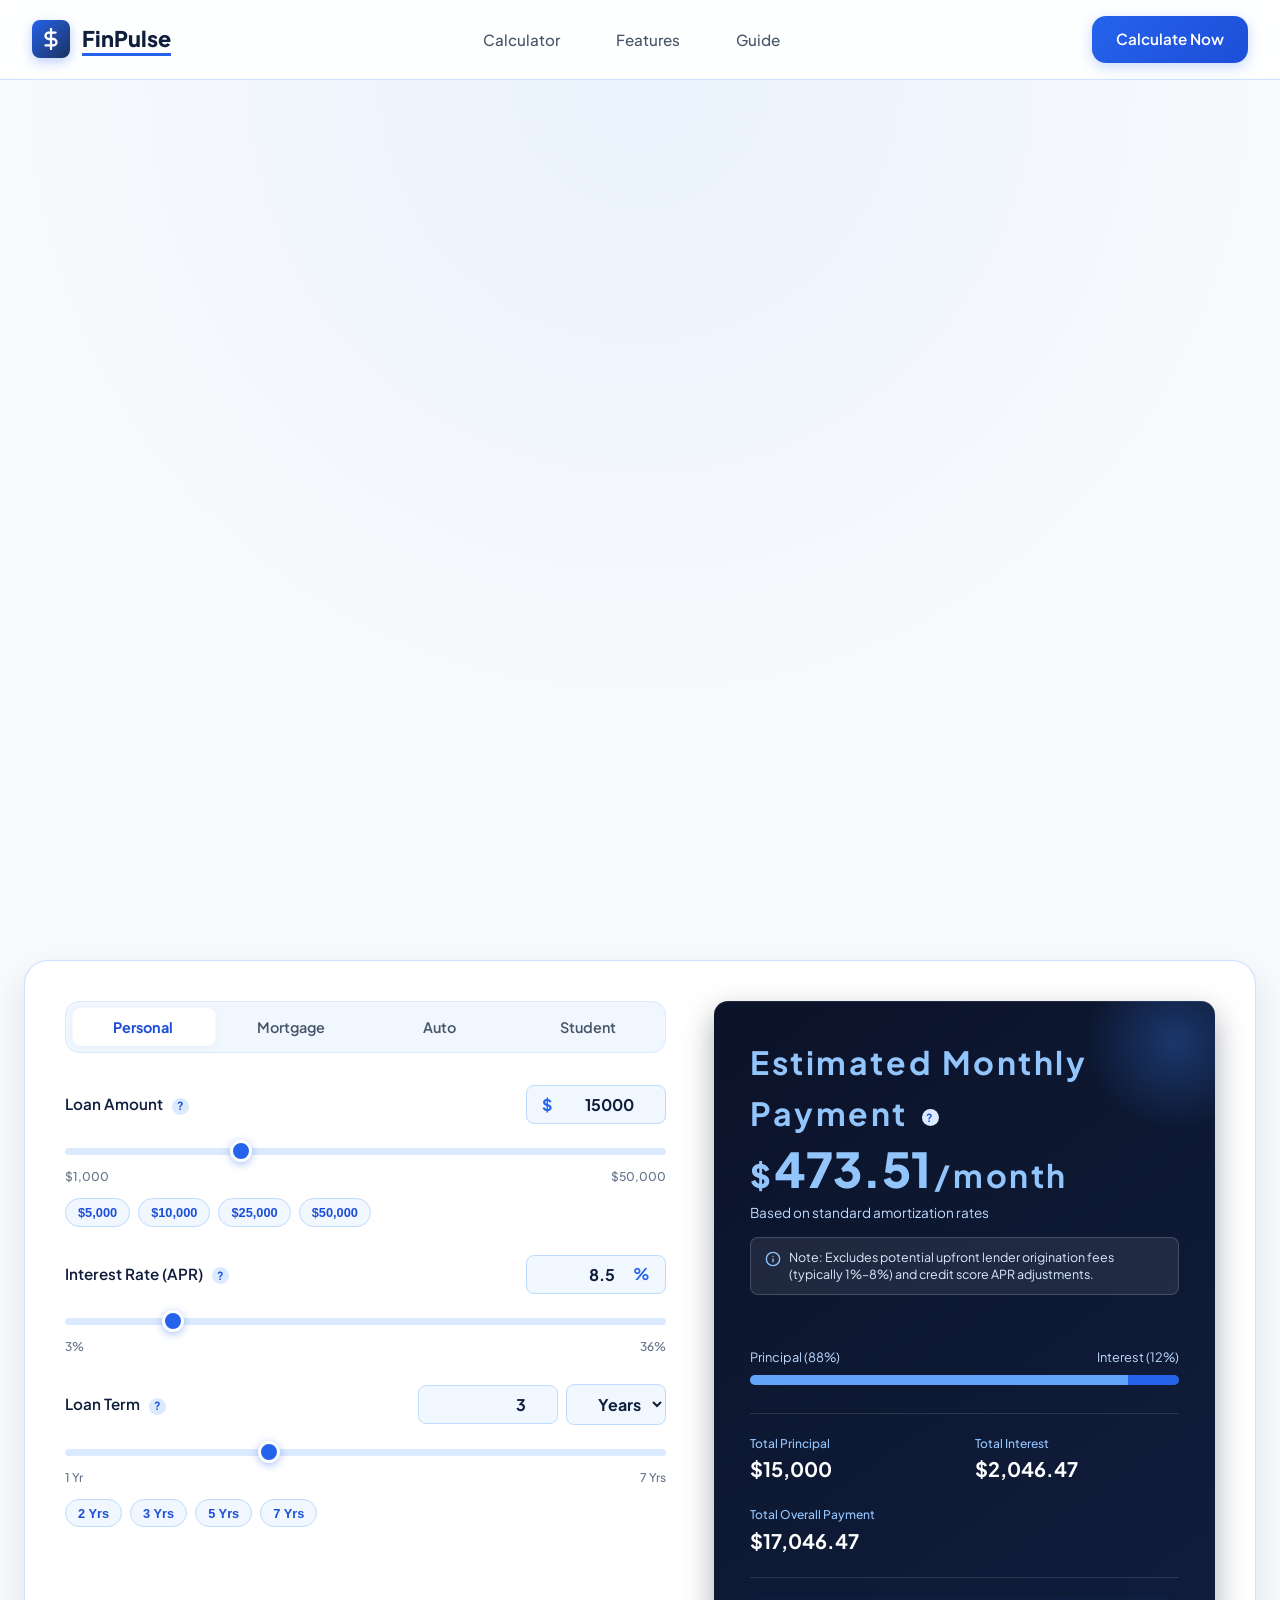
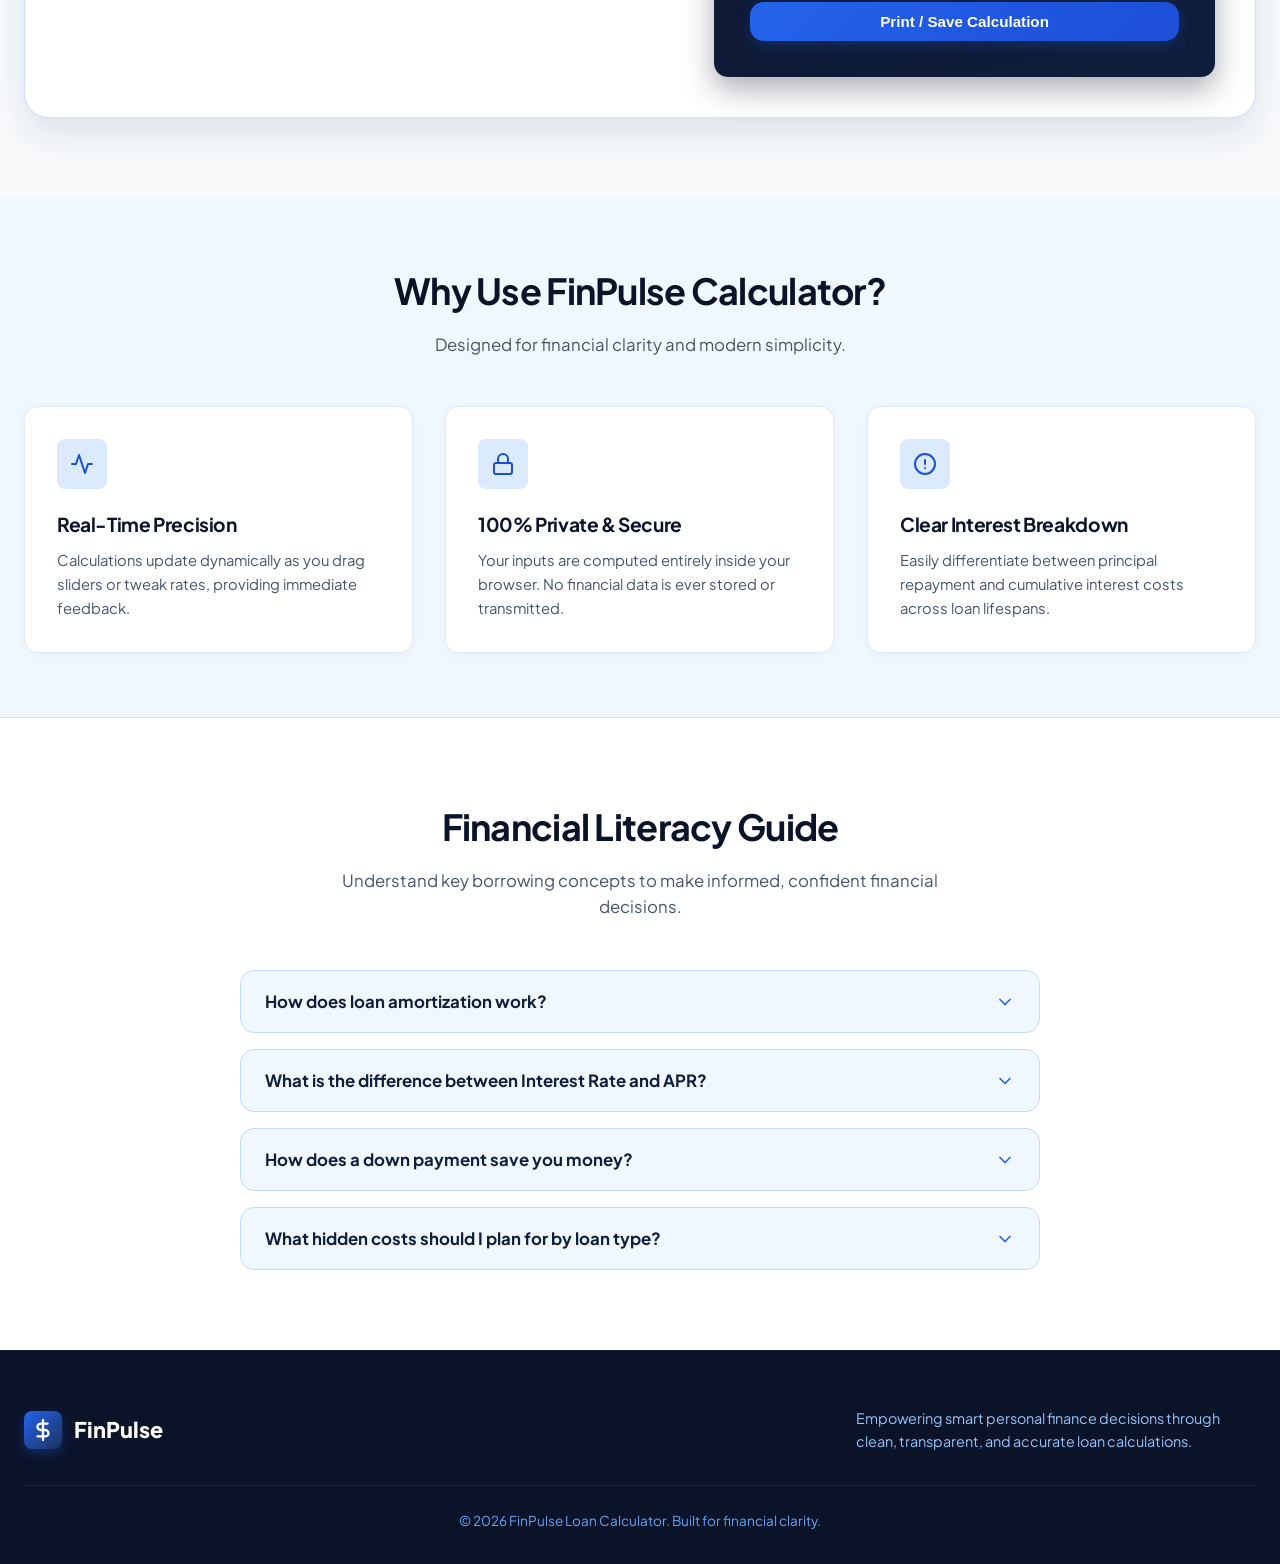
==== index.html @ 53587985 "Implement Option 5 educational tooltips, fluid clamp typography, and 320px/375px/425px mobile respon" ====
<!DOCTYPE html>
<html lang="en">
<head>
  <meta charset="UTF-8">
  <meta name="viewport" content="width=device-width, initial-scale=1.0">
  <meta name="description" content="FinPulse Loan Calculator - Calculate monthly payments, interest rates, and loan payoff schedules with instant financial clarity.">
  <title>FinPulse | Modern Financial Loan Calculator</title>
  <link rel="stylesheet" href="styles.css">
</head>
<body>

  <!-- Navigation Bar -->
  <header class="navbar">
    <div class="nav-container">
      <a href="#" class="brand-logo active">
        <div class="logo-icon">
          <svg width="22" height="22" viewBox="0 0 24 24" fill="none" stroke="currentColor" stroke-width="2.5" stroke-linecap="round" stroke-linejoin="round">
            <line x1="12" y1="1" x2="12" y2="23"></line>
            <path d="M17 5H9.5a3.5 3.5 0 0 0 0 7h5a3.5 3.5 0 0 1 0 7H6"></path>
          </svg>
        </div>
        <span class="brand-text">FinPulse</span>
      </a>
      <nav>
        <ul class="nav-links">
          <li><a href="#calculator">Calculator</a></li>
          <li><a href="#features">Features</a></li>
          <li><a href="#guide">Guide</a></li>
        </ul>
      </nav>
      <a href="#calculator" class="btn-primary">
        Calculate Now
      </a>
    </div>
  </header>

  <main>
    <!-- Hero Section -->
    <section id="hero" class="hero">
      <div class="hero-container">
        <div class="hero-content reveal-on-scroll initial-load">
          <div class="hero-tag">
            <span></span> Monochromatic Financial Precision
          </div>
          <h1 class="hero-title">
            Smart Loan Calculations. <br>
            <span class="text-gradient">Instant Financial Clarity.</span>
          </h1>
          <p class="hero-subtitle">
            Plan your personal loans, mortgages, auto financing, or student debt with precision. Estimate monthly payments and total interest instantly.
          </p>
          <div class="hero-actions">
            <a href="#calculator" class="btn-primary">
              Start Calculating
              <svg width="18" height="18" viewBox="0 0 24 24" fill="none" stroke="currentColor" stroke-width="2" stroke-linecap="round" stroke-linejoin="round">
                <line x1="5" y1="12" x2="19" y2="12"></line>
                <polyline points="12 5 19 12 12 19"></polyline>
              </svg>
            </a>
          </div>
          <div class="hero-stats">
            <div class="stat-item">
              <h4>100%</h4>
              <p>Free & Transparent</p>
            </div>
            <div class="stat-item">
              <h4>Real-time</h4>
              <p>Payment Schedules</p>
            </div>
            <div class="stat-item">
              <h4>Zero</h4>
              <p>Hidden Fees</p>
            </div>
          </div>
        </div>

        <!-- Hero Preview Banner / Visual Card -->
        <div class="hero-card-preview reveal-scale initial-load delay-200" style="background: white; border-radius: var(--radius-lg); border: 1px solid var(--border-blue); box-shadow: var(--shadow-lg); padding: 2.25rem;">
          <div style="display: flex; align-items: center; justify-content: space-between; margin-bottom: 1.5rem;">
            <div style="display: flex; align-items: center; gap: 0.75rem;">
              <div style="width: 12px; height: 12px; border-radius: 50%; background: var(--blue-600);"></div>
              <span style="font-weight: 700; color: var(--blue-900);">Quick Estimate Preview</span>
            </div>
            <span style="font-size: 0.8rem; background: var(--blue-100); color: var(--blue-800); padding: 0.25rem 0.65rem; border-radius: var(--radius-full); font-weight: 600;">Sample Loan</span>
          </div>

          <div style="background: var(--blue-50); padding: 1.5rem; border-radius: var(--radius-md); border: 1px solid var(--blue-200); margin-bottom: 1.5rem;">
            <span style="font-size: 0.8rem; color: var(--text-light); text-transform: uppercase; font-weight: 700; letter-spacing: 0.05em;">Estimated Monthly Payment</span>
            <div style="font-size: 2.5rem; font-weight: 800; color: var(--blue-800); line-height: 1.2; margin-top: 0.2rem;">
              $466 <span style="font-size: 1rem; color: var(--text-muted); font-weight: 500;">/ month</span>
            </div>
          </div>

          <div style="display: grid; grid-template-columns: 1fr 1fr; gap: 1rem; font-size: 0.9rem;">
            <div style="padding: 0.85rem; background: #f8fafc; border-radius: var(--radius-sm);">
              <small style="color: var(--text-light); display: block;">Loan Amount</small>
              <strong style="color: var(--blue-950); font-weight: 700;">$25,000</strong>
            </div>
            <div style="padding: 0.85rem; background: #f8fafc; border-radius: var(--radius-sm);">
              <small style="color: var(--text-light); display: block;">Interest Rate</small>
              <strong style="color: var(--blue-950); font-weight: 700;">4.5% APR</strong>
            </div>
          </div>
        </div>
      </div>
    </section>

    <!-- Main Calculator Section -->
    <section id="calculator" class="calculator-section">
      <div class="section-container">
        <div class="section-header reveal-on-scroll">
          <h2>Interactive Loan Calculator</h2>
          <p>Adjust the sliders or type directly to see your customized payment breakdown instantly.</p>
        </div>

        <div class="calculator-card reveal-scale delay-100">
          <!-- Form Inputs Column -->
          <div class="calculator-inputs">
            
            <!-- Category Tabs -->
            <div class="loan-type-tabs">
              <div class="tab-indicator"></div>
              <button type="button" class="tab-btn active" data-type="personal">Personal</button>
              <button type="button" class="tab-btn" data-type="mortgage">Mortgage</button>
              <button type="button" class="tab-btn" data-type="auto">Auto</button>
              <button type="button" class="tab-btn" data-type="student">Student</button>
            </div>

            <!-- Input 1: Loan Amount / Home Price / Vehicle Price -->
            <div class="form-group">
              <div class="form-label-row">
                <label for="loanAmount" class="form-label">
                  <span id="loanAmountLabel">Loan Amount</span>
                  <span class="tooltip-icon" tabindex="0" aria-label="Explanation of Loan Amount">?
                    <span class="tooltip-box">The total borrowed principal amount before interest or lender fees are applied.</span>
                  </span>
                </label>
                <div class="input-number-wrapper">
                  <span class="input-prefix">$</span>
                  <input type="number" id="loanAmount" class="form-input has-prefix" value="15000" min="1000" max="50000" step="500">
                </div>
              </div>
              <div class="slider-container">
                <input type="range" id="loanAmountSlider" class="range-slider" value="15000" min="1000" max="50000" step="500">
                <div class="slider-limits" id="loanAmountLimits">
                  <span>$1,000</span>
                  <span>$50,000</span>
                </div>
              </div>
              <div class="presets-group" id="presetChipsContainer">
                <!-- Dynamically populated per tab -->
              </div>
            </div>

            <!-- Input 1.5: Down Payment (Mortgage & Auto) -->
            <div class="form-group" id="downPaymentGroup" style="display: none;">
              <div class="form-label-row">
                <label for="downPayment" class="form-label">
                  <span id="downPaymentLabel">Down Payment</span>
                  <span class="tooltip-icon" tabindex="0" aria-label="Explanation of Down Payment">?
                    <span class="tooltip-box">Upfront cash paid to reduce your net loan principal and lower monthly interest charges.</span>
                  </span>
                </label>
                <div class="input-number-wrapper">
                  <span class="input-prefix">$</span>
                  <input type="number" id="downPayment" class="form-input has-prefix" value="0" min="0" max="500000" step="1000">
                </div>
              </div>
              <div class="slider-container">
                <input type="range" id="downPaymentSlider" class="range-slider" value="0" min="0" max="500000" step="1000">
                <div class="slider-limits" id="downPaymentLimits">
                  <span>$0</span>
                  <span>$500,000</span>
                </div>
              </div>
              <div style="font-size: 0.8rem; color: var(--text-light); margin-top: 0.45rem; font-weight: 500;" id="netLoanNote">
                Net Financing Principal: <strong id="netLoanAmountText" style="color: var(--blue-700);">$0</strong>
                <span class="tooltip-icon" tabindex="0" aria-label="Explanation of Net Principal">?
                  <span class="tooltip-box">Total purchase price minus down payment. This is the actual amount generating interest.</span>
                </span>
              </div>
            </div>

            <!-- Input 2: Interest Rate -->
            <div class="form-group">
              <div class="form-label-row">
                <label for="interestRate" class="form-label">
                  Interest Rate (APR)
                  <span class="tooltip-icon" tabindex="0" aria-label="Explanation of Interest Rate">?
                    <span class="tooltip-box">The annual percentage rate charged by the lender for borrowing money over your loan term.</span>
                  </span>
                </label>
                <div class="input-number-wrapper">
                  <input type="number" id="interestRate" class="form-input has-suffix" value="7.5" min="3.0" max="36.0" step="0.1">
                  <span class="input-suffix">%</span>
                </div>
              </div>
              <div class="slider-container">
                <input type="range" id="interestRateSlider" class="range-slider" value="7.5" min="3.0" max="36.0" step="0.1">
                <div class="slider-limits" id="interestRateLimits">
                  <span>3.0%</span>
                  <span>36.0%</span>
                </div>
              </div>
            </div>

            <!-- Input 3: Loan Term -->
            <div class="form-group">
              <div class="form-label-row">
                <label for="loanTerm" class="form-label">
                  Loan Term
                  <span class="tooltip-icon" tabindex="0" aria-label="Explanation of Loan Term">?
                    <span class="tooltip-box">The total duration (in years or months) over which you agree to repay the loan balance.</span>
                  </span>
                </label>
                <div style="display: flex; gap: 0.5rem; align-items: center;">
                  <input type="number" id="loanTerm" class="form-input" value="3" min="1" max="7" step="1">
                  <select id="termUnit" class="form-input" style="width: 100px; padding-left: 0.5rem; padding-right: 0.5rem;">
                    <option value="years" selected>Years</option>
                    <option value="months">Months</option>
                  </select>
                </div>
              </div>
              <div class="slider-container">
                <input type="range" id="loanTermSlider" class="range-slider" value="3" min="1" max="7" step="1">
                <div class="slider-limits" id="loanTermLimits">
                  <span>1 Yr</span>
                  <span>7 Yrs</span>
                </div>
              </div>
              <div class="presets-group" id="termPresetsContainer">
                <!-- Dynamically populated per tab -->
              </div>
            </div>

          </div>

          <!-- Results Summary Column -->
          <div class="results-container">
            <div class="results-header">
              <span class="results-label">
                Estimated Monthly Payment
                <span class="tooltip-icon" tabindex="0" aria-label="Explanation of Monthly Payment">?
                  <span class="tooltip-box">Your required monthly payment covering both principal paydown and interest.</span>
                </span>
              </span>
              <div class="monthly-payment-amount">
                <span class="currency">$</span>
                <span id="monthlyPayment">489</span>
                <span id="monthlyPayment-text"> /month</span>
              </div>
              <p class="payment-subtext">Based on standard amortization rates</p>
              <div id="tabDisclaimer" class="tab-disclaimer">
                <svg width="16" height="16" viewBox="0 0 24 24" fill="none" stroke="currentColor" stroke-width="2" stroke-linecap="round" stroke-linejoin="round">
                  <circle cx="12" cy="12" r="10"></circle>
                  <line x1="12" y1="16" x2="12" y2="12"></line>
                  <line x1="12" y1="8" x2="12.01" y2="8"></line>
                </svg>
                <span id="disclaimerText">Calculations do not include property taxes and insurance costs, as these vary depending on location.</span>
              </div>
            </div>

            <!-- Visual Breakdown Progress Bar -->
            <div class="breakdown-bar-container">
              <div class="breakdown-labels">
                <span id="principalPercentText">Principal (80%)</span>
                <span id="interestPercentText">Interest (20%)</span>
              </div>
              <div class="breakdown-bar">
                <div id="barPrincipal" class="bar-principal" style="width: 80%;"></div>
                <div id="barInterest" class="bar-interest" style="width: 20%;"></div>
              </div>
            </div>

            <!-- Stats Grid -->
            <div class="stats-grid">
              <div class="stat-box">
                <small>Total Principal</small>
                <strong id="totalPrincipal">$25,000</strong>
              </div>
              <div class="stat-box">
                <small>Total Interest</small>
                <strong id="totalInterest">$4,340</strong>
              </div>
              <div class="stat-box" style="grid-column: span 2;">
                <small>Total Overall Payment</small>
                <strong id="totalPayment">$29,340</strong>
              </div>
            </div>

            <button type="button" class="btn-primary" style="width: 100%; justify-content: center;" onclick="window.print()">
              Print / Save Calculation
            </button>
          </div>
        </div>
      </div>
    </section>

    <!-- Features Section -->
    <section id="features" class="features-section">
      <div class="section-container">
        <div class="section-header reveal-on-scroll">
          <h2>Why Use FinPulse Calculator?</h2>
          <p>Designed for financial clarity and modern simplicity.</p>
        </div>

        <div class="features-grid">
          <div class="feature-card reveal-on-scroll delay-100">
            <div class="feature-icon">
              <svg width="24" height="24" viewBox="0 0 24 24" fill="none" stroke="currentColor" stroke-width="2" stroke-linecap="round" stroke-linejoin="round">
                <polyline points="22 12 18 12 15 21 9 3 6 12 2 12"></polyline>
              </svg>
            </div>
            <h3>Real-Time Precision</h3>
            <p>Calculations update dynamically as you drag sliders or tweak rates, providing immediate feedback.</p>
          </div>

          <div class="feature-card reveal-on-scroll delay-200">
            <div class="feature-icon">
              <svg width="24" height="24" viewBox="0 0 24 24" fill="none" stroke="currentColor" stroke-width="2" stroke-linecap="round" stroke-linejoin="round">
                <rect x="3" y="11" width="18" height="11" rx="2" ry="2"></rect>
                <path d="M7 11V7a5 5 0 0 1 10 0v4"></path>
              </svg>
            </div>
            <h3>100% Private & Secure</h3>
            <p>Your inputs are computed entirely inside your browser. No financial data is ever stored or transmitted.</p>
          </div>

          <div class="feature-card reveal-on-scroll delay-300">
            <div class="feature-icon">
              <svg width="24" height="24" viewBox="0 0 24 24" fill="none" stroke="currentColor" stroke-width="2" stroke-linecap="round" stroke-linejoin="round">
                <circle cx="12" cy="12" r="10"></circle>
                <line x1="12" y1="8" x2="12" y2="12"></line>
                <line x1="12" y1="16" x2="12.01" y2="16"></line>
              </svg>
            </div>
            <h3>Clear Interest Breakdown</h3>
            <p>Easily differentiate between principal repayment and cumulative interest costs across loan lifespans.</p>
          </div>
        </div>
      </div>
    </section>

    <!-- Financial Literacy Guide & FAQ Section -->
    <section id="guide" class="guide-section">
      <div class="section-container">
        <div class="section-header reveal-on-scroll">
          <h2>Financial Literacy Guide</h2>
          <p>Understand key borrowing concepts to make informed, confident financial decisions.</p>
        </div>

        <div class="accordion-container">
          <div class="accordion-item reveal-on-scroll delay-100">
            <button type="button" class="accordion-header">
              <span>How does loan amortization work?</span>
              <svg width="20" height="20" viewBox="0 0 24 24" fill="none" stroke="currentColor" stroke-width="2" stroke-linecap="round" stroke-linejoin="round" class="accordion-icon"><polyline points="6 9 12 15 18 9"></polyline></svg>
            </button>
            <div class="accordion-content">
              <p>Amortization is the process of spreading out a loan into equal payments over time. In early payments, a higher percentage goes toward interest because the remaining balance is large. As the balance decreases, a larger portion of each payment goes directly toward paying down the principal.</p>
            </div>
          </div>

          <div class="accordion-item reveal-on-scroll delay-200">
            <button type="button" class="accordion-header">
              <span>What is the difference between Interest Rate and APR?</span>
              <svg width="20" height="20" viewBox="0 0 24 24" fill="none" stroke="currentColor" stroke-width="2" stroke-linecap="round" stroke-linejoin="round" class="accordion-icon"><polyline points="6 9 12 15 18 9"></polyline></svg>
            </button>
            <div class="accordion-content">
              <p>The <strong>interest rate</strong> is the base percentage charged by the lender for borrowing money. <strong>APR (Annual Percentage Rate)</strong> includes the interest rate plus mandatory lender fees (such as origination fees), giving you a more complete picture of the total annual cost of borrowing.</p>
            </div>
          </div>

          <div class="accordion-item reveal-on-scroll delay-300">
            <button type="button" class="accordion-header">
              <span>How does a down payment save you money?</span>
              <svg width="20" height="20" viewBox="0 0 24 24" fill="none" stroke="currentColor" stroke-width="2" stroke-linecap="round" stroke-linejoin="round" class="accordion-icon"><polyline points="6 9 12 15 18 9"></polyline></svg>
            </button>
            <div class="accordion-content">
              <p>A down payment reduces the total principal you borrow upfront. Because interest is calculated on remaining principal, a larger down payment immediately lowers both your monthly payment and the total cumulative interest paid over the life of the loan.</p>
            </div>
          </div>

          <div class="accordion-item reveal-on-scroll delay-400">
            <button type="button" class="accordion-header">
              <span>What hidden costs should I plan for by loan type?</span>
              <svg width="20" height="20" viewBox="0 0 24 24" fill="none" stroke="currentColor" stroke-width="2" stroke-linecap="round" stroke-linejoin="round" class="accordion-icon"><polyline points="6 9 12 15 18 9"></polyline></svg>
            </button>
            <div class="accordion-content">
              <ul>
                <li><strong>Mortgages:</strong> Property taxes, homeowners insurance, HOA dues, closing costs (2%–5%), and PMI (if down payment is under 20%).</li>
                <li><strong>Auto Loans:</strong> State sales tax, vehicle registration/title fees, dealer documentation fees, and mandatory full-coverage insurance.</li>
                <li><strong>Personal Loans:</strong> Origination fees (1%–8%) deducted upfront from payout, and late payment penalty fees.</li>
                <li><strong>Student Loans:</strong> Interest capitalization during in-school or deferment periods and loan origination fees.</li>
              </ul>
            </div>
          </div>
        </div>
      </div>
    </section>
  </main>

  <!-- Footer -->
  <footer>
    <div class="footer-container">
      <div class="brand-logo" style="color: white;">
        <div class="logo-icon">
          <svg width="22" height="22" viewBox="0 0 24 24" fill="none" stroke="currentColor" stroke-width="2.5" stroke-linecap="round" stroke-linejoin="round">
            <line x1="12" y1="1" x2="12" y2="23"></line>
            <path d="M17 5H9.5a3.5 3.5 0 0 0 0 7h5a3.5 3.5 0 0 1 0 7H6"></path>
          </svg>
        </div>
        FinPulse
      </div>
      <p style="font-size: 0.9rem; max-width: 400px; color: var(--blue-300);">
        Empowering smart personal finance decisions through clean, transparent, and accurate loan calculations.
      </p>
    </div>
    <div class="footer-bottom">
      <p>&copy; 2026 FinPulse Loan Calculator. Built for financial clarity.</p>
    </div>
  </footer>

  <script src="app.js"></script>
</body>
</html>
---- styles.css ----
/* Modern Monochromatic Blue Design System */
@import url('https://fonts.googleapis.com/css2?family=Plus+Jakarta+Sans:wght@300;400;500;600;700;800&display=swap');

:root {
  /* Monochromatic Blue Color Tokens */
  --blue-950: #0b1329;
  --blue-900: #101e3d;
  --blue-800: #1b3260;
  --blue-700: #1d4ed8;
  --blue-600: #2563eb;
  --blue-500: #3b82f6;
  --blue-400: #60a5fa;
  --blue-300: #93c5fd;
  --blue-200: #bfdbfe;
  --blue-100: #dbeafe;
  --blue-50:  #f0f7ff;
  
  --surface-white: #ffffff;
  --surface-card: #ffffff;
  --text-main: #0b1329;
  --text-muted: #475569;
  --text-light: #64748b;
  
  --border-light: #e2e8f0;
  --border-blue: rgba(59, 130, 246, 0.25);
  
  --shadow-sm: 0 2px 8px rgba(16, 30, 61, 0.04);
  --shadow-md: 0 8px 24px rgba(37, 99, 235, 0.08);
  --shadow-lg: 0 16px 36px rgba(27, 50, 96, 0.12);
  --shadow-glow: 0 0 25px rgba(59, 130, 246, 0.35);
  
  --radius-sm: 8px;
  --radius-md: 14px;
  --radius-lg: 24px;
  --radius-full: 9999px;
  
  --transition: all 0.25s cubic-bezier(0.4, 0, 0.2, 1);
}

*, *::before, *::after {
  box-sizing: border-box;
  margin: 0;
  padding: 0;
}

html {
  scroll-behavior: smooth;
  font-family: 'Plus Jakarta Sans', -apple-system, BlinkMacSystemFont, sans-serif;
  color: var(--text-main);
  background-color: #f8fafc;
}

body {
  line-height: 1.6;
  overflow-x: hidden;
  min-height: 100vh;
  display: flex;
  flex-direction: column;
}

/* Scroll Reveal Utilities (IntersectionObserver) */
.reveal-on-scroll {
  opacity: 0;
  transform: translateY(25px);
  transition: opacity 0.75s cubic-bezier(0.16, 1, 0.3, 1), transform 0.75s cubic-bezier(0.16, 1, 0.3, 1);
  will-change: opacity, transform;
}

.reveal-scale {
  opacity: 0;
  transform: scale(0.95) translateY(20px);
  transition: opacity 0.75s cubic-bezier(0.16, 1, 0.3, 1), transform 0.75s cubic-bezier(0.16, 1, 0.3, 1);
  will-change: opacity, transform;
}

.initial-load {
  transition-duration: 0.85s !important;
}

.reveal-on-scroll.is-visible,
.reveal-scale.is-visible {
  opacity: 1;
  transform: translateY(0) scale(1);
}

.delay-100 { transition-delay: 0.1s; }
.delay-200 { transition-delay: 0.2s; }
.delay-300 { transition-delay: 0.3s; }
.delay-400 { transition-delay: 0.4s; }

@media (prefers-reduced-motion: reduce) {
  .reveal-on-scroll,
  .reveal-scale {
    opacity: 1 !important;
    transform: none !important;
    transition: none !important;
  }
}

/* Typography Helpers */
h1, h2, h3, h4, h5 {
  font-weight: 700;
  letter-spacing: -0.02em;
  color: var(--blue-950);
}

a {
  color: inherit;
  text-decoration: none;
}

/* Header Navbar */
.navbar {
  position: sticky;
  top: 0;
  z-index: 100;
  background: rgba(255, 255, 255, 0.85);
  backdrop-filter: blur(12px);
  -webkit-backdrop-filter: blur(12px);
  border-bottom: 1px solid var(--border-blue);
  padding: 1rem 2rem;
  transition: var(--transition);
}

.nav-container {
  max-width: 1240px;
  margin: 0 auto;
  display: flex;
  align-items: center;
  justify-content: space-between;
}

.brand-logo {
  display: flex;
  align-items: center;
  gap: 0.75rem;
  font-size: 1.35rem;
  font-weight: 800;
  color: var(--blue-900);
}

.brand-text {
  position: relative;
  transition: all 0.2s ease;
}

.brand-logo.active .brand-text,
.brand-logo:hover .brand-text {
  text-decoration: underline;
  text-underline-offset: 6px;
  text-decoration-thickness: 3px;
  text-decoration-color: var(--blue-600);
}

.logo-icon {
  width: 38px;
  height: 38px;
  background: linear-gradient(135deg, var(--blue-600), var(--blue-800));
  border-radius: var(--radius-sm);
  display: flex;
  align-items: center;
  justify-content: center;
  color: white;
  box-shadow: 0 4px 12px rgba(37, 99, 235, 0.3);
}

.nav-links {
  display: flex;
  align-items: center;
  gap: 2rem;
  list-style: none;
}

.nav-links a {
  font-weight: 500;
  font-size: 0.95rem;
  color: var(--text-muted);
  transition: var(--transition);
  padding: 0.5rem 0.75rem;
  border-radius: var(--radius-sm);
}

.nav-links a:hover,
.nav-links a.active {
  color: var(--blue-600);
  background-color: var(--blue-50);
}

.btn-primary {
  background: linear-gradient(135deg, var(--blue-600), var(--blue-700));
  color: white;
  padding: 0.7rem 1.5rem;
  font-weight: 600;
  font-size: 0.95rem;
  border-radius: var(--radius-md);
  border: none;
  cursor: pointer;
  box-shadow: 0 4px 14px rgba(37, 99, 235, 0.25);
  transition: var(--transition);
  display: inline-flex;
  align-items: center;
  gap: 0.5rem;
}

.btn-primary:hover {
  background: linear-gradient(135deg, var(--blue-500), var(--blue-600));
  transform: translateY(-2px);
  box-shadow: 0 6px 20px rgba(37, 99, 235, 0.35);
}

.btn-outline {
  background: transparent;
  color: var(--blue-600);
  padding: 0.65rem 1.4rem;
  font-weight: 600;
  font-size: 0.95rem;
  border-radius: var(--radius-md);
  border: 1.5px solid var(--blue-300);
  cursor: pointer;
  transition: var(--transition);
}

.btn-outline:hover {
  background: var(--blue-50);
  border-color: var(--blue-500);
  color: var(--blue-700);
}

/* Hero Section */
.hero {
  position: relative;
  padding: 4.5rem 1.5rem 3.5rem;
  background: radial-gradient(circle at 50% 0%, rgba(219, 234, 254, 0.5) 0%, rgba(248, 250, 252, 0) 70%);
  overflow: hidden;
}

.hero-container {
  max-width: 1240px;
  margin: 0 auto;
  display: grid;
  grid-template-columns: 1fr 1fr;
  gap: 3.5rem;
  align-items: center;
}

.hero-tag {
  display: inline-flex;
  align-items: center;
  gap: 0.5rem;
  background-color: var(--blue-100);
  color: var(--blue-800);
  padding: 0.4rem 1rem;
  border-radius: var(--radius-full);
  font-size: 0.85rem;
  font-weight: 600;
  margin-bottom: 1.25rem;
  border: 1px solid var(--blue-200);
}

.hero-tag span {
  width: 8px;
  height: 8px;
  border-radius: 50%;
  background-color: var(--blue-600);
}

.hero-title {
  font-size: clamp(1.8rem, 4.8vw, 3.25rem);
  line-height: 1.15;
  margin-bottom: 1.25rem;
}

/* Educational Glossary Tooltips (Option 5) */
.tooltip-icon {
  display: inline-flex;
  align-items: center;
  justify-content: center;
  width: 17px;
  height: 17px;
  border-radius: 50%;
  background: var(--blue-100);
  color: var(--blue-700);
  font-size: 0.7rem;
  font-weight: 700;
  cursor: help;
  position: relative;
  margin-left: 0.35rem;
  transition: all 0.2s ease;
  vertical-align: middle;
  user-select: none;
}

.tooltip-icon:hover,
.tooltip-icon:focus,
.tooltip-icon.active {
  background: var(--blue-600);
  color: white;
  outline: none;
}

.tooltip-box {
  position: absolute;
  bottom: 135%;
  left: 50%;
  transform: translateX(-50%) translateY(4px);
  width: max-content;
  max-width: clamp(180px, 60vw, 230px);
  padding: 0.65rem 0.85rem;
  background: var(--blue-950);
  color: #ffffff;
  font-size: 0.78rem;
  font-weight: 400;
  line-height: 1.45;
  border-radius: var(--radius-sm);
  box-shadow: 0 10px 25px rgba(11, 19, 41, 0.3);
  opacity: 0;
  visibility: hidden;
  pointer-events: none;
  transition: opacity 0.25s ease, transform 0.25s ease, visibility 0.25s ease;
  z-index: 120;
  text-align: left;
  white-space: normal;
}

.tooltip-box::after {
  content: '';
  position: absolute;
  top: 100%;
  left: 50%;
  transform: translateX(-50%);
  border-width: 5px;
  border-style: solid;
  border-color: var(--blue-950) transparent transparent transparent;
}

.tooltip-icon:hover .tooltip-box,
.tooltip-icon:focus .tooltip-box,
.tooltip-icon.active .tooltip-box {
  opacity: 1;
  visibility: visible;
  transform: translateX(-50%) translateY(0);
}

.text-gradient {
  background: linear-gradient(135deg, var(--blue-700), var(--blue-400));
  background-clip: text;
  -webkit-background-clip: text;
  -webkit-text-fill-color: transparent;
}

.hero-subtitle {
  font-size: 1.15rem;
  color: var(--text-muted);
  margin-bottom: 2rem;
  max-width: 540px;
}

.hero-stats {
  display: flex;
  gap: 2.5rem;
  margin-top: 2rem;
  padding-top: 1.75rem;
  border-top: 1px solid var(--border-blue);
}

.stat-item h4 {
  font-size: 1.65rem;
  color: var(--blue-700);
  font-weight: 800;
}

.stat-item p {
  font-size: 0.875rem;
  color: var(--text-light);
  font-weight: 500;
}

/* Calculator Section Container */
.calculator-section {
  padding: 2rem 1.5rem 5rem;
}

.section-container {
  max-width: 1240px;
  margin: 0 auto;
}

.section-header {
  text-align: center;
  max-width: 680px;
  margin: 0 auto 3rem;
}

.section-header h2 {
  font-size: clamp(1.45rem, 4.2vw, 2.25rem);
  margin-bottom: 0.75rem;
}

.section-header p {
  color: var(--text-muted);
  font-size: clamp(0.9rem, 2.5vw, 1.05rem);
}

/* Calculator Main Grid */
.calculator-card {
  background: var(--surface-white);
  border-radius: var(--radius-lg);
  border: 1px solid var(--border-blue);
  box-shadow: var(--shadow-lg);
  padding: clamp(1.15rem, 4.5vw, 2.5rem);
  display: grid;
  grid-template-columns: 1.2fr 1fr;
  gap: clamp(1.5rem, 4vw, 3rem);
  position: relative;
}

/* Loan Type Selector Tabs */
.loan-type-tabs {
  position: relative;
  display: flex;
  background: var(--blue-50);
  padding: 0.35rem;
  border-radius: var(--radius-md);
  gap: 0.35rem;
  margin-bottom: 2rem;
  border: 1px solid var(--blue-100);
}

.tab-indicator {
  position: absolute;
  top: 0.35rem;
  bottom: 0.35rem;
  left: 0;
  width: 25%;
  background: var(--surface-white);
  border-radius: var(--radius-sm);
  box-shadow: var(--shadow-sm);
  transition: transform 0.32s cubic-bezier(0.16, 1, 0.3, 1), width 0.32s cubic-bezier(0.16, 1, 0.3, 1);
  pointer-events: none;
  z-index: 1;
}

.tab-btn {
  position: relative;
  z-index: 2;
  flex: 1;
  padding: 0.65rem 0.5rem;
  border: none;
  background: transparent !important;
  box-shadow: none !important;
  border-radius: var(--radius-sm);
  font-family: inherit;
  font-size: 0.9rem;
  font-weight: 600;
  color: var(--text-muted);
  cursor: pointer;
  transition: color 0.25s ease;
  display: flex;
  align-items: center;
  justify-content: center;
  gap: 0.4rem;
}

.tab-btn.active {
  color: var(--blue-700);
  font-weight: 700;
}

.tab-btn:hover:not(.active) {
  color: var(--blue-600);
}

/* Tab Switch Content Animation */
.tab-change-anim {
  animation: tabFadeSlide 0.35s cubic-bezier(0.16, 1, 0.3, 1);
}

@keyframes tabFadeSlide {
  0% {
    opacity: 0.35;
    transform: translateY(10px);
  }
  100% {
    opacity: 1;
    transform: translateY(0);
  }
}

/* Form Controls */
.form-group {
  margin-bottom: 1.75rem;
  transition: all 0.25s ease-in-out;
}

.form-label-row {
  display: flex;
  justify-content: space-between;
  align-items: center;
  margin-bottom: 0.6rem;
}

.form-label {
  font-weight: 600;
  font-size: 0.95rem;
  color: var(--blue-900);
}

.input-number-wrapper {
  position: relative;
  display: flex;
  align-items: center;
}

.input-prefix, .input-suffix {
  position: absolute;
  font-weight: 700;
  color: var(--blue-600);
  font-size: 1rem;
  pointer-events: none;
}

.input-prefix {
  left: 1rem;
}

.input-suffix {
  right: 1rem;
}

.form-input {
  width: 140px;
  padding: 0.5rem 1rem;
  font-family: inherit;
  font-size: 1rem;
  font-weight: 700;
  color: var(--blue-900);
  background: var(--blue-50);
  border: 1.5px solid var(--blue-200);
  border-radius: var(--radius-sm);
  text-align: right;
  transition: var(--transition);
}

.form-input.has-prefix {
  padding-left: 2rem;
}

.form-input.has-suffix {
  padding-right: 2.2rem;
}

.form-input:focus {
  outline: none;
  border-color: var(--blue-500);
  background: white;
  box-shadow: 0 0 0 3px rgba(59, 130, 246, 0.15);
}

/* Custom Range Slider */
.slider-container {
  margin-top: 0.75rem;
}

.range-slider {
  -webkit-appearance: none;
  appearance: none;
  width: 100%;
  height: 7px;
  border-radius: 4px;
  background: var(--blue-100);
  outline: none;
  cursor: pointer;
}

.range-slider::-webkit-slider-thumb {
  -webkit-appearance: none;
  appearance: none;
  width: 22px;
  height: 22px;
  border-radius: 50%;
  background: var(--blue-600);
  border: 3px solid white;
  box-shadow: 0 2px 8px rgba(37, 99, 235, 0.4);
  cursor: pointer;
  transition: transform 0.15s ease, background-color 0.15s ease;
}

.range-slider::-webkit-slider-thumb:hover {
  transform: scale(1.15);
  background: var(--blue-500);
}

.slider-limits {
  display: flex;
  justify-content: space-between;
  font-size: 0.75rem;
  color: var(--text-light);
  margin-top: 0.35rem;
  font-weight: 500;
}

/* Presets Buttons */
.presets-group {
  display: flex;
  gap: 0.5rem;
  margin-top: 0.75rem;
  flex-wrap: wrap;
}

.preset-chip {
  background: var(--blue-50);
  border: 1px solid var(--blue-200);
  color: var(--blue-700);
  padding: 0.35rem 0.75rem;
  border-radius: var(--radius-full);
  font-size: 0.8rem;
  font-weight: 600;
  cursor: pointer;
  transition: var(--transition);
}

.preset-chip:hover {
  background: var(--blue-600);
  color: white;
  border-color: var(--blue-600);
}

/* Results Display Box (Right Column) */
.results-container {
  background: linear-gradient(145deg, var(--blue-950), var(--blue-900));
  border-radius: var(--radius-md);
  padding: 2.25rem;
  color: white;
  display: flex;
  flex-direction: column;
  justify-content: space-between;
  box-shadow: inset 0 1px 1px rgba(255, 255, 255, 0.1), 0 12px 30px rgba(11, 19, 41, 0.35);
  position: relative;
  overflow: hidden;
}

.results-container::before {
  content: '';
  position: absolute;
  top: -50px;
  right: -50px;
  width: 180px;
  height: 180px;
  background: radial-gradient(circle, rgba(59, 130, 246, 0.3) 0%, rgba(0,0,0,0) 70%);
  border-radius: 50%;
  pointer-events: none;
}

.results-header {
  margin-bottom: 1.5rem;
}

.results-header > span, #monthlyPayment-text {
  font-size: 2rem;
  letter-spacing: 0.08em;
  color: var(--blue-300);
  font-weight: 700;
}

.monthly-payment-amount {
  font-size: 3rem;
  font-weight: 800;
  line-height: 1.1;
  margin-top: 0.25rem;
  color:  var(--blue-300);
  display: flex;
  align-items: baseline;
  gap: 0.2rem;
}

.monthly-payment-amount span.currency {
  font-size: 2rem;
  color: var(--blue-300);
}

.payment-subtext {
  font-size: 0.85rem;
  color: var(--blue-200);
  margin-top: 0.35rem;
}

.tab-disclaimer {
  display: flex;
  align-items: flex-start;
  gap: 0.55rem;
  background: rgba(255, 255, 255, 0.08);
  border: 1px solid rgba(255, 255, 255, 0.16);
  border-radius: var(--radius-sm);
  padding: 0.65rem 0.85rem;
  font-size: 0.78rem;
  color: var(--blue-100);
  line-height: 1.4;
  margin-top: 0.85rem;
}

.tab-disclaimer svg {
  flex-shrink: 0;
  margin-top: 0.15rem;
  color: var(--blue-300);
}

/* Breakdown Progress Bar */
.breakdown-bar-container {
  margin: 1.75rem 0;
}

.breakdown-labels {
  display: flex;
  justify-content: space-between;
  font-size: 0.8rem;
  margin-bottom: 0.5rem;
  color: var(--blue-200);
}

.breakdown-bar {
  height: 10px;
  background: rgba(255, 255, 255, 0.15);
  border-radius: var(--radius-full);
  overflow: hidden;
  display: flex;
}

.bar-principal {
  background: var(--blue-400);
  height: 100%;
  transition: width 0.35s ease;
}

.bar-interest {
  background: var(--blue-600);
  height: 100%;
  transition: width 0.35s ease;
}

/* Stat Grid Inside Results */
.stats-grid {
  display: grid;
  grid-template-columns: 1fr 1fr;
  gap: 1.25rem;
  padding: 1.25rem 0;
  border-top: 1px solid rgba(255, 255, 255, 0.12);
  border-bottom: 1px solid rgba(255, 255, 255, 0.12);
  margin-bottom: 1.5rem;
}

.stat-box small {
  font-size: 0.75rem;
  color: var(--blue-300);
  display: block;
  font-weight: 500;
}

.stat-box strong {
  font-size: 1.25rem;
  color: white;
  font-weight: 700;
}

/* Features Grid */
.features-section {
  padding: 4rem 1.5rem;
  background: var(--blue-50);
}

.features-grid {
  display: grid;
  grid-template-columns: repeat(auto-fit, minmax(280px, 1fr));
  gap: 2rem;
  margin-top: 3rem;
}

.feature-card {
  background: white;
  border-radius: var(--radius-md);
  padding: 2rem;
  border: 1px solid var(--blue-100);
  box-shadow: var(--shadow-sm);
  transition: var(--transition);
}

.feature-card:hover {
  transform: translateY(-5px);
  box-shadow: var(--shadow-md);
  border-color: var(--blue-300);
}

.feature-icon {
  width: 50px;
  height: 50px;
  background: var(--blue-100);
  color: var(--blue-700);
  border-radius: var(--radius-sm);
  display: flex;
  align-items: center;
  justify-content: center;
  font-size: 1.5rem;
  margin-bottom: 1.25rem;
}

.feature-card h3 {
  font-size: 1.2rem;
  margin-bottom: 0.6rem;
}

.feature-card p {
  color: var(--text-muted);
  font-size: 0.925rem;
}

/* Financial Literacy Guide & Accordion */
.guide-section {
  padding: 5rem 1.5rem;
  background: white;
  border-top: 1px solid var(--border-blue);
}

.accordion-container {
  max-width: 800px;
  margin: 0 auto;
  display: flex;
  flex-direction: column;
  gap: 1rem;
}

.accordion-item {
  border: 1.5px solid var(--blue-200);
  border-radius: var(--radius-md);
  background: var(--blue-50);
  overflow: hidden;
  transition: var(--transition);
}

.accordion-item.active {
  background: white;
  border-color: var(--blue-500);
  box-shadow: var(--shadow-sm);
}

.accordion-header {
  width: 100%;
  padding: 1.25rem 1.5rem;
  display: flex;
  justify-content: space-between;
  align-items: center;
  background: none;
  border: none;
  font-family: inherit;
  font-size: 1.05rem;
  font-weight: 700;
  color: var(--blue-900);
  text-align: left;
  cursor: pointer;
  transition: var(--transition);
}

.accordion-header:hover {
  color: var(--blue-600);
}

.accordion-icon {
  color: var(--blue-600);
  transition: transform 0.25s ease;
  flex-shrink: 0;
}

.accordion-item.active .accordion-icon {
  transform: rotate(180deg);
}

.accordion-content {
  max-height: 0;
  overflow: hidden;
  opacity: 0;
  transform: translateY(-6px);
  transition: max-height 0.35s cubic-bezier(0.16, 1, 0.3, 1),
              padding 0.35s cubic-bezier(0.16, 1, 0.3, 1),
              opacity 0.4s ease-in-out 0.05s,
              transform 0.35s ease-out;
  padding: 0 1.5rem;
  color: var(--text-muted);
  font-size: 0.95rem;
  line-height: 1.6;
}

.accordion-item.active .accordion-content {
  padding: 0 1.5rem 1.25rem;
  max-height: 500px;
  opacity: 1;
  transform: translateY(0);
}

.accordion-content ul {
  margin-top: 0.5rem;
  padding-left: 1.25rem;
}

.accordion-content li {
  margin-bottom: 0.4rem;
}

/* Footer */
footer {
  background: var(--blue-950);
  color: var(--blue-200);
  padding: 3.5rem 1.5rem 2rem;
  margin-top: auto;
  border-top: 1px solid var(--blue-900);
}

.footer-container {
  max-width: 1240px;
  margin: 0 auto;
  display: flex;
  justify-content: space-between;
  align-items: center;
  flex-wrap: wrap;
  gap: 2rem;
  padding-bottom: 2rem;
  border-bottom: 1px solid rgba(255, 255, 255, 0.08);
}

.footer-bottom {
  max-width: 1240px;
  margin: 1.5rem auto 0;
  text-align: center;
  font-size: 0.85rem;
  color: var(--blue-400);
}

/* Responsive adjustments */
@media (max-width: 992px) {
  .hero-container {
    grid-template-columns: 1fr;
    gap: 2.5rem;
  }
  .calculator-card {
    grid-template-columns: 1fr;
  }
}

@media (max-width: 640px) {
  .nav-links {
    display: none;
  }
  .hero-stats {
    gap: 1.25rem;
    flex-wrap: wrap;
  }
}

/* Mobile Breakpoints: 425px, 375px, 320px */
@media (max-width: 425px) {
  .navbar {
    padding: 0.75rem 1rem;
  }
  .brand-logo {
    font-size: 1.15rem;
    gap: 0.5rem;
  }
  .logo-icon {
    width: 32px;
    height: 32px;
  }
  .calculator-card {
    padding: 1.15rem 0.95rem;
    border-radius: var(--radius-md);
  }
  .loan-type-tabs {
    padding: 0.25rem;
    gap: 0.2rem;
  }
  .tab-btn {
    font-size: 0.78rem;
    padding: 0.55rem 0.25rem;
    gap: 0.2rem;
  }
  .monthly-payment-amount {
    font-size: clamp(1.75rem, 8vw, 2.25rem);
  }
  .preset-chip {
    font-size: 0.75rem;
    padding: 0.35rem 0.55rem;
  }
}

@media (max-width: 375px) {
  .hero {
    padding: 3rem 1rem 2.5rem;
  }
  .hero-tag {
    font-size: 0.78rem;
    padding: 0.35rem 0.75rem;
  }
  .form-label-row {
    flex-direction: column;
    align-items: flex-start;
    gap: 0.4rem;
  }
  .input-number-wrapper {
    width: 100%;
  }
  .form-input {
    width: 100%;
  }
  .tab-btn {
    font-size: 0.75rem;
  }
}

@media (max-width: 320px) {
  .navbar {
    padding: 0.6rem 0.75rem;
  }
  .brand-text {
    font-size: 1.05rem;
  }
  .btn-primary {
    padding: 0.5rem 0.85rem;
    font-size: 0.82rem;
  }
  .calculator-card {
    padding: 0.9rem 0.65rem;
  }
  .tab-btn {
    font-size: 0.7rem;
    padding: 0.45rem 0.15rem;
  }
  .slider-limits {
    font-size: 0.72rem;
  }
  .results-header {
    padding: 1.1rem 0.85rem;
  }
}
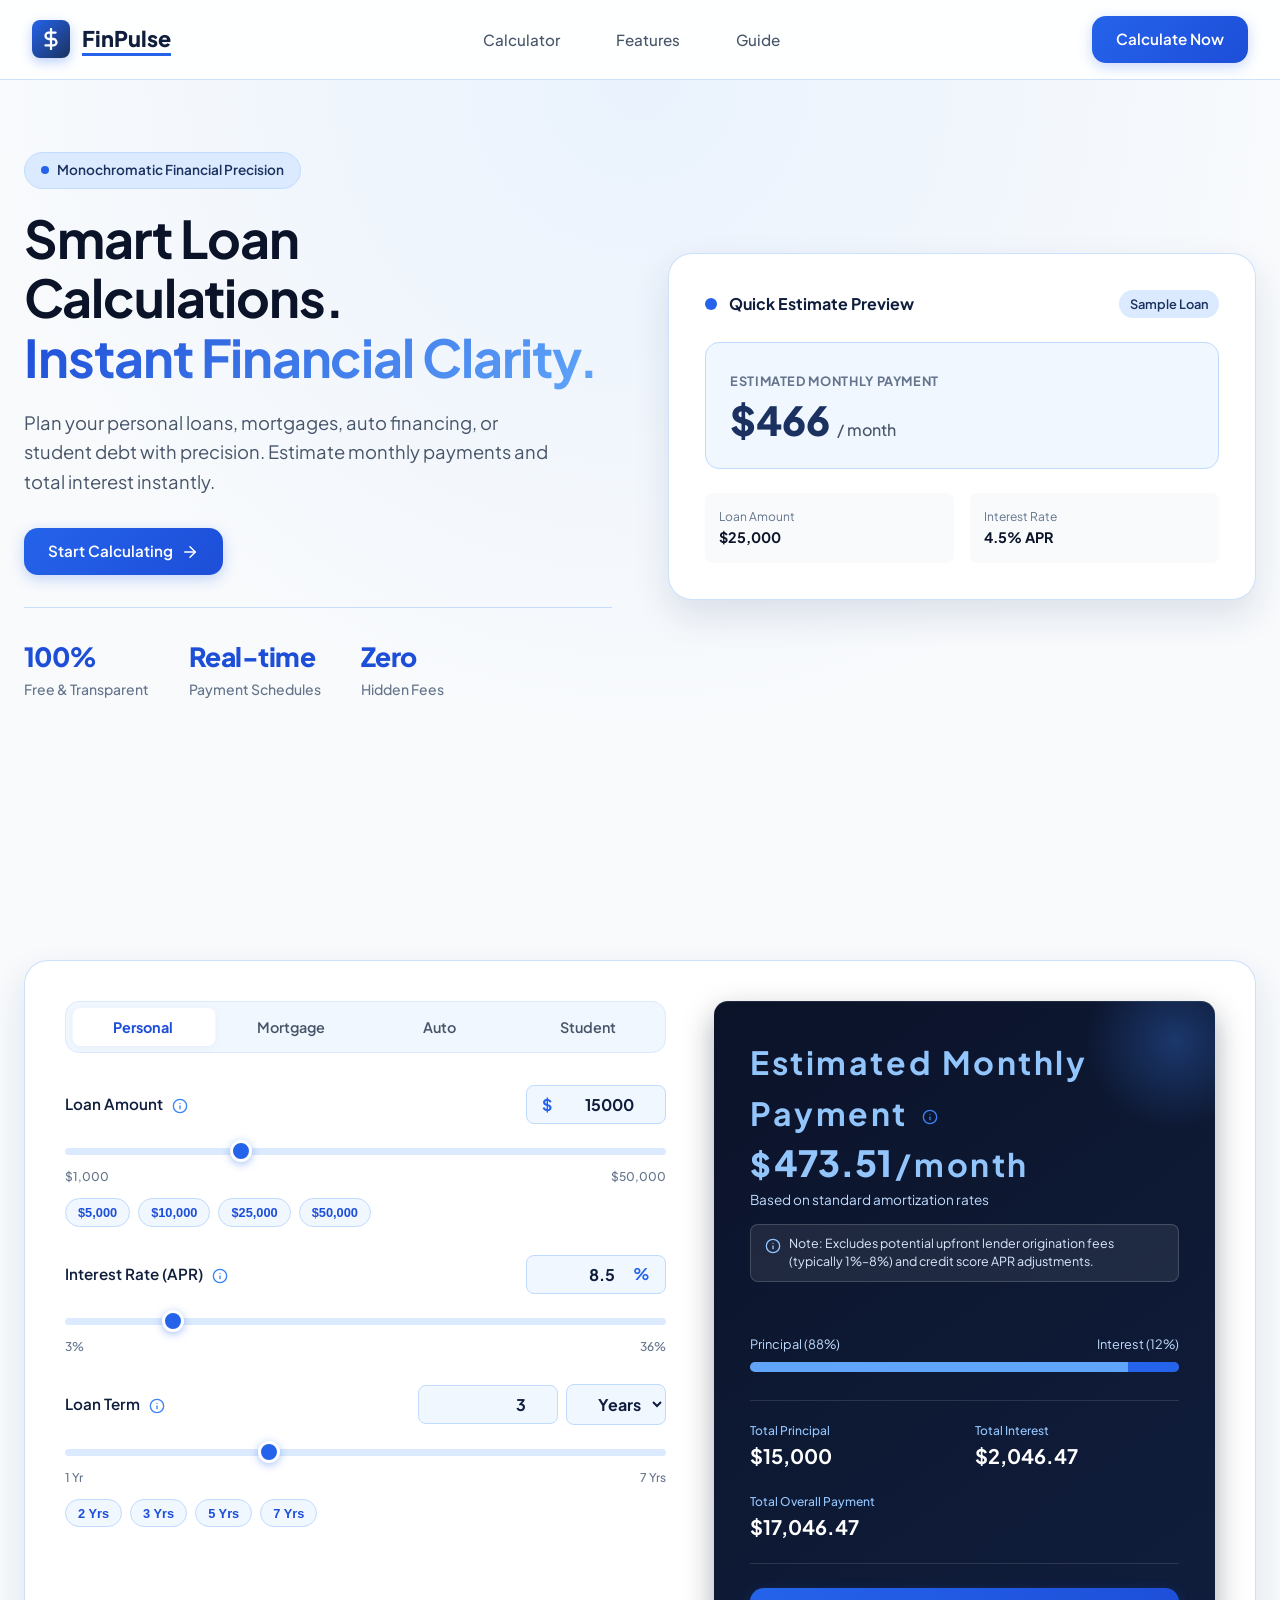
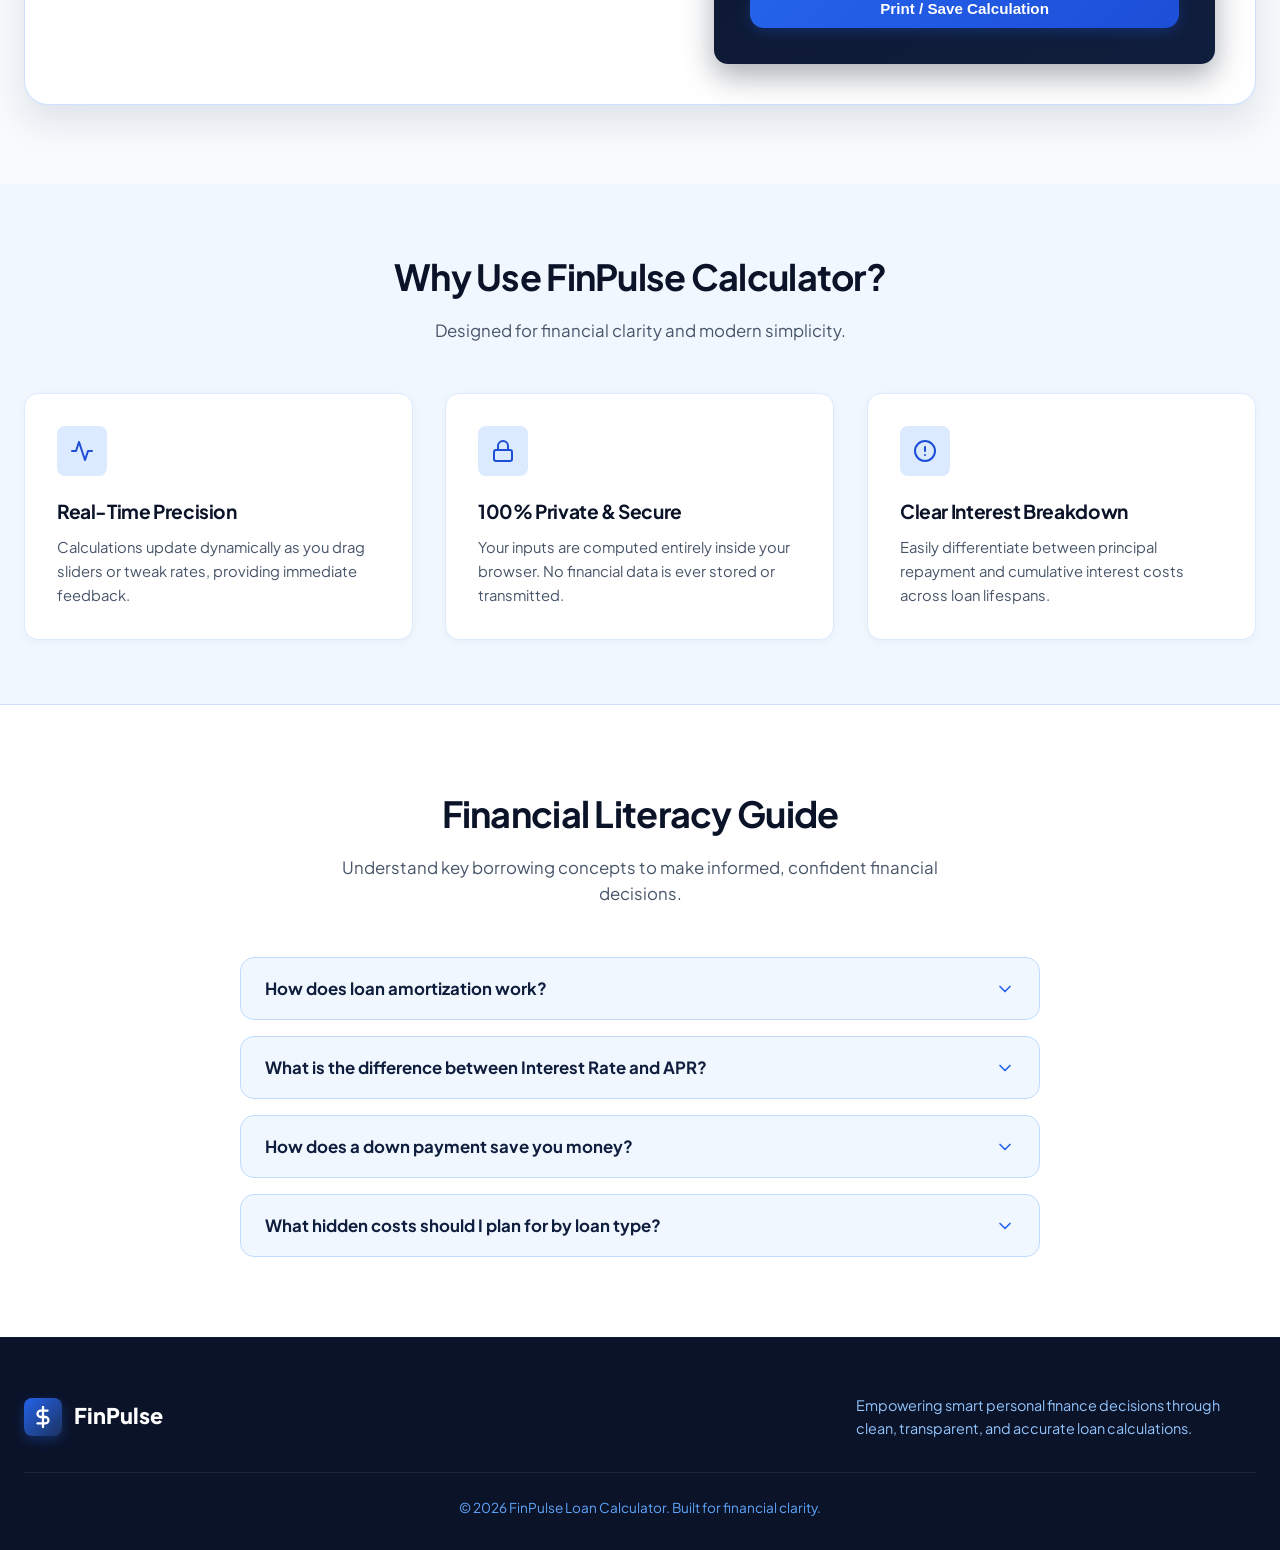
==== commit a4b84765: "Replace text question marks with SVG info icons for educational tooltips" ====
--- a/index.html
+++ b/index.html
@@ -131,7 +131,12 @@
               <div class="form-label-row">
                 <label for="loanAmount" class="form-label">
                   <span id="loanAmountLabel">Loan Amount</span>
-                  <span class="tooltip-icon" tabindex="0" aria-label="Explanation of Loan Amount">?
+                  <span class="tooltip-icon" tabindex="0" aria-label="Explanation of Loan Amount">
+                    <svg width="16" height="16" viewBox="0 0 24 24" fill="none" stroke="currentColor" stroke-width="2" stroke-linecap="round" stroke-linejoin="round">
+                      <circle cx="12" cy="12" r="10"></circle>
+                      <line x1="12" y1="16" x2="12" y2="12"></line>
+                      <line x1="12" y1="8" x2="12.01" y2="8"></line>
+                    </svg>
                     <span class="tooltip-box">The total borrowed principal amount before interest or lender fees are applied.</span>
                   </span>
                 </label>
@@ -157,7 +162,12 @@
               <div class="form-label-row">
                 <label for="downPayment" class="form-label">
                   <span id="downPaymentLabel">Down Payment</span>
-                  <span class="tooltip-icon" tabindex="0" aria-label="Explanation of Down Payment">?
+                  <span class="tooltip-icon" tabindex="0" aria-label="Explanation of Down Payment">
+                    <svg width="16" height="16" viewBox="0 0 24 24" fill="none" stroke="currentColor" stroke-width="2" stroke-linecap="round" stroke-linejoin="round">
+                      <circle cx="12" cy="12" r="10"></circle>
+                      <line x1="12" y1="16" x2="12" y2="12"></line>
+                      <line x1="12" y1="8" x2="12.01" y2="8"></line>
+                    </svg>
                     <span class="tooltip-box">Upfront cash paid to reduce your net loan principal and lower monthly interest charges.</span>
                   </span>
                 </label>
@@ -175,7 +185,12 @@
               </div>
               <div style="font-size: 0.8rem; color: var(--text-light); margin-top: 0.45rem; font-weight: 500;" id="netLoanNote">
                 Net Financing Principal: <strong id="netLoanAmountText" style="color: var(--blue-700);">$0</strong>
-                <span class="tooltip-icon" tabindex="0" aria-label="Explanation of Net Principal">?
+                <span class="tooltip-icon" tabindex="0" aria-label="Explanation of Net Principal">
+                  <svg width="16" height="16" viewBox="0 0 24 24" fill="none" stroke="currentColor" stroke-width="2" stroke-linecap="round" stroke-linejoin="round">
+                    <circle cx="12" cy="12" r="10"></circle>
+                    <line x1="12" y1="16" x2="12" y2="12"></line>
+                    <line x1="12" y1="8" x2="12.01" y2="8"></line>
+                  </svg>
                   <span class="tooltip-box">Total purchase price minus down payment. This is the actual amount generating interest.</span>
                 </span>
               </div>
@@ -186,7 +201,12 @@
               <div class="form-label-row">
                 <label for="interestRate" class="form-label">
                   Interest Rate (APR)
-                  <span class="tooltip-icon" tabindex="0" aria-label="Explanation of Interest Rate">?
+                  <span class="tooltip-icon" tabindex="0" aria-label="Explanation of Interest Rate">
+                    <svg width="16" height="16" viewBox="0 0 24 24" fill="none" stroke="currentColor" stroke-width="2" stroke-linecap="round" stroke-linejoin="round">
+                      <circle cx="12" cy="12" r="10"></circle>
+                      <line x1="12" y1="16" x2="12" y2="12"></line>
+                      <line x1="12" y1="8" x2="12.01" y2="8"></line>
+                    </svg>
                     <span class="tooltip-box">The annual percentage rate charged by the lender for borrowing money over your loan term.</span>
                   </span>
                 </label>
@@ -209,7 +229,12 @@
               <div class="form-label-row">
                 <label for="loanTerm" class="form-label">
                   Loan Term
-                  <span class="tooltip-icon" tabindex="0" aria-label="Explanation of Loan Term">?
+                  <span class="tooltip-icon" tabindex="0" aria-label="Explanation of Loan Term">
+                    <svg width="16" height="16" viewBox="0 0 24 24" fill="none" stroke="currentColor" stroke-width="2" stroke-linecap="round" stroke-linejoin="round">
+                      <circle cx="12" cy="12" r="10"></circle>
+                      <line x1="12" y1="16" x2="12" y2="12"></line>
+                      <line x1="12" y1="8" x2="12.01" y2="8"></line>
+                    </svg>
                     <span class="tooltip-box">The total duration (in years or months) over which you agree to repay the loan balance.</span>
                   </span>
                 </label>
@@ -240,7 +265,12 @@
             <div class="results-header">
               <span class="results-label">
                 Estimated Monthly Payment
-                <span class="tooltip-icon" tabindex="0" aria-label="Explanation of Monthly Payment">?
+                <span class="tooltip-icon" tabindex="0" aria-label="Explanation of Monthly Payment">
+                  <svg width="16" height="16" viewBox="0 0 24 24" fill="none" stroke="currentColor" stroke-width="2" stroke-linecap="round" stroke-linejoin="round">
+                    <circle cx="12" cy="12" r="10"></circle>
+                    <line x1="12" y1="16" x2="12" y2="12"></line>
+                    <line x1="12" y1="8" x2="12.01" y2="8"></line>
+                  </svg>
                   <span class="tooltip-box">Your required monthly payment covering both principal paydown and interest.</span>
                 </span>
               </span>
--- a/styles.css
+++ b/styles.css
@@ -275,13 +275,7 @@
   display: inline-flex;
   align-items: center;
   justify-content: center;
-  width: 17px;
-  height: 17px;
-  border-radius: 50%;
-  background: var(--blue-100);
-  color: var(--blue-700);
-  font-size: 0.7rem;
-  font-weight: 700;
+  color: var(--blue-500);
   cursor: help;
   position: relative;
   margin-left: 0.35rem;
@@ -293,8 +287,8 @@
 .tooltip-icon:hover,
 .tooltip-icon:focus,
 .tooltip-icon.active {
-  background: var(--blue-600);
-  color: white;
+  color: var(--blue-700);
+  transform: scale(1.15);
   outline: none;
 }
 
@@ -663,7 +657,7 @@
 }
 
 .monthly-payment-amount {
-  font-size: 3rem;
+  font-size: clamp(1.75rem, calc(8vw + 1rem), 2.25rem);
   font-weight: 800;
   line-height: 1.1;
   margin-top: 0.25rem;
@@ -979,8 +973,8 @@
     padding: 0.55rem 0.25rem;
     gap: 0.2rem;
   }
-  .monthly-payment-amount {
-    font-size: clamp(1.75rem, 8vw, 2.25rem);
+  #monthlyPayment-text {
+    font-size: clamp(0.5rem, 2vw, 0.75rem);
   }
   .preset-chip {
     font-size: 0.75rem;
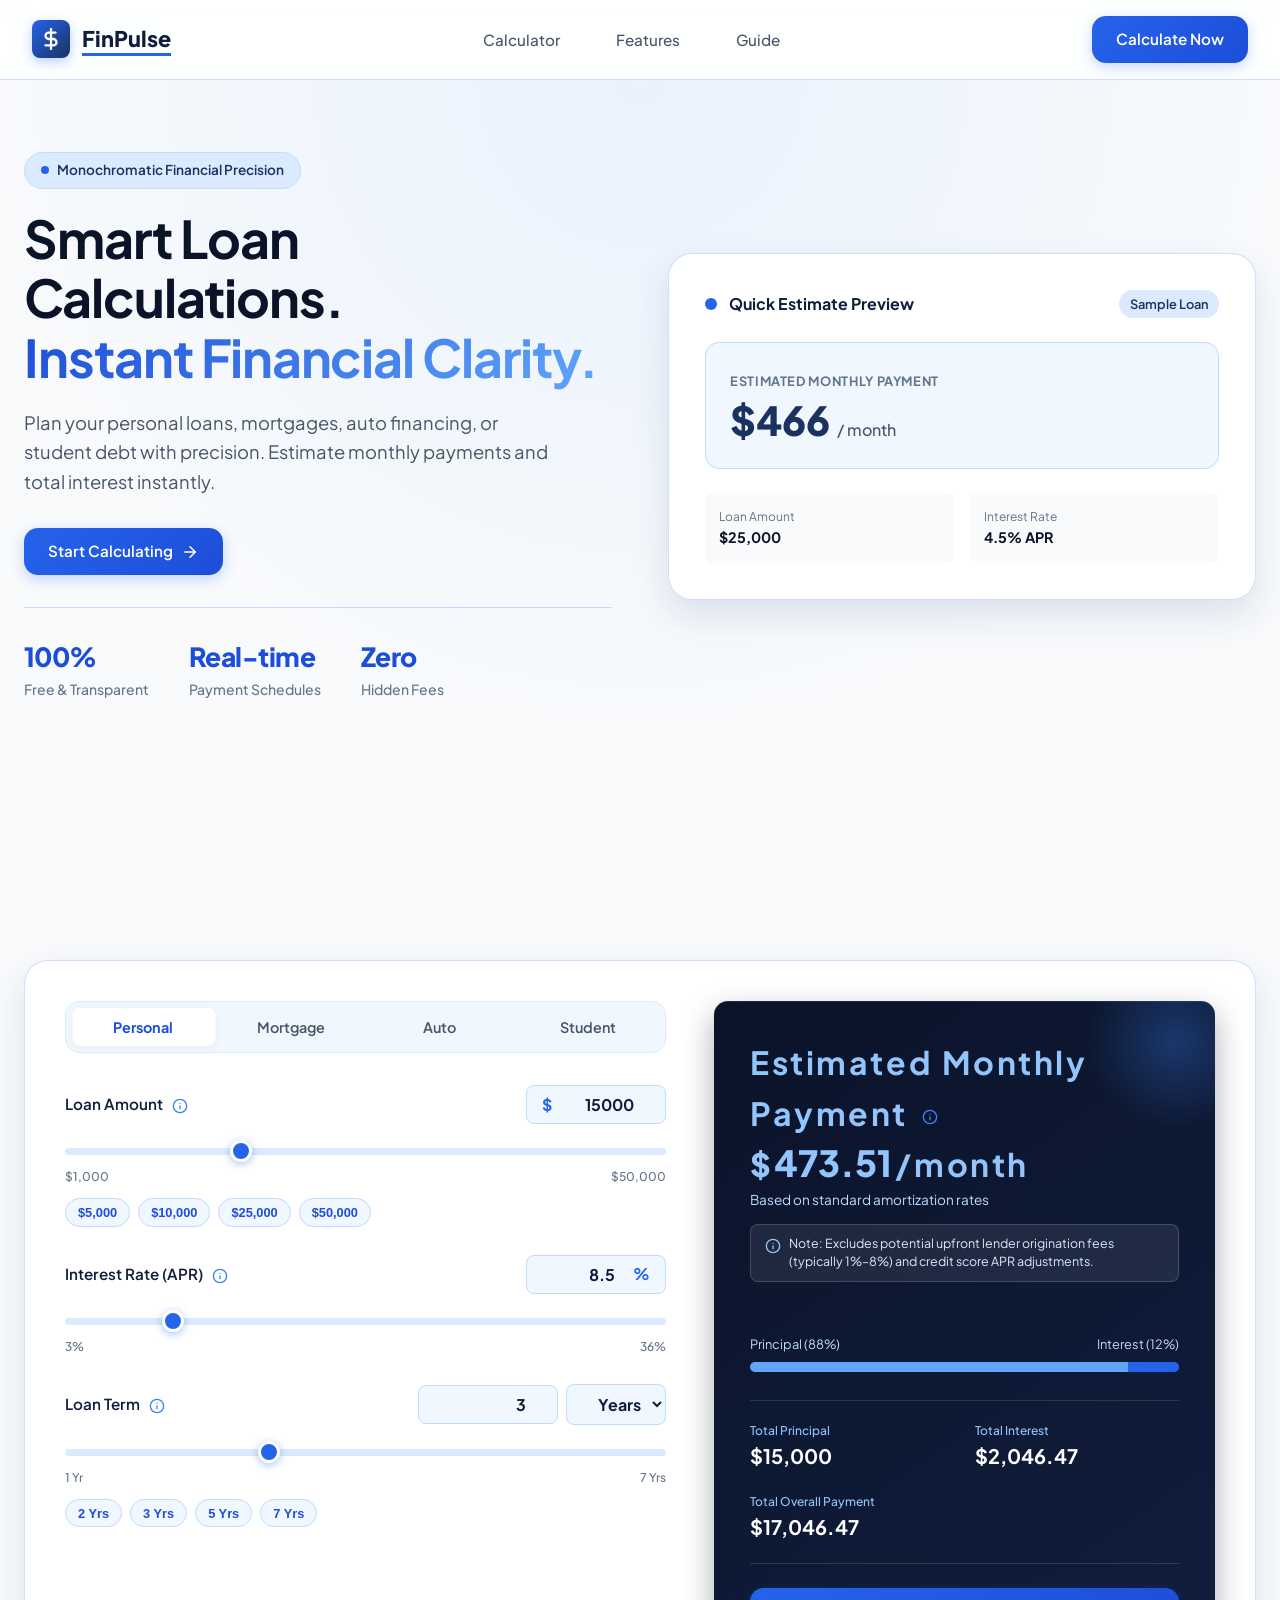
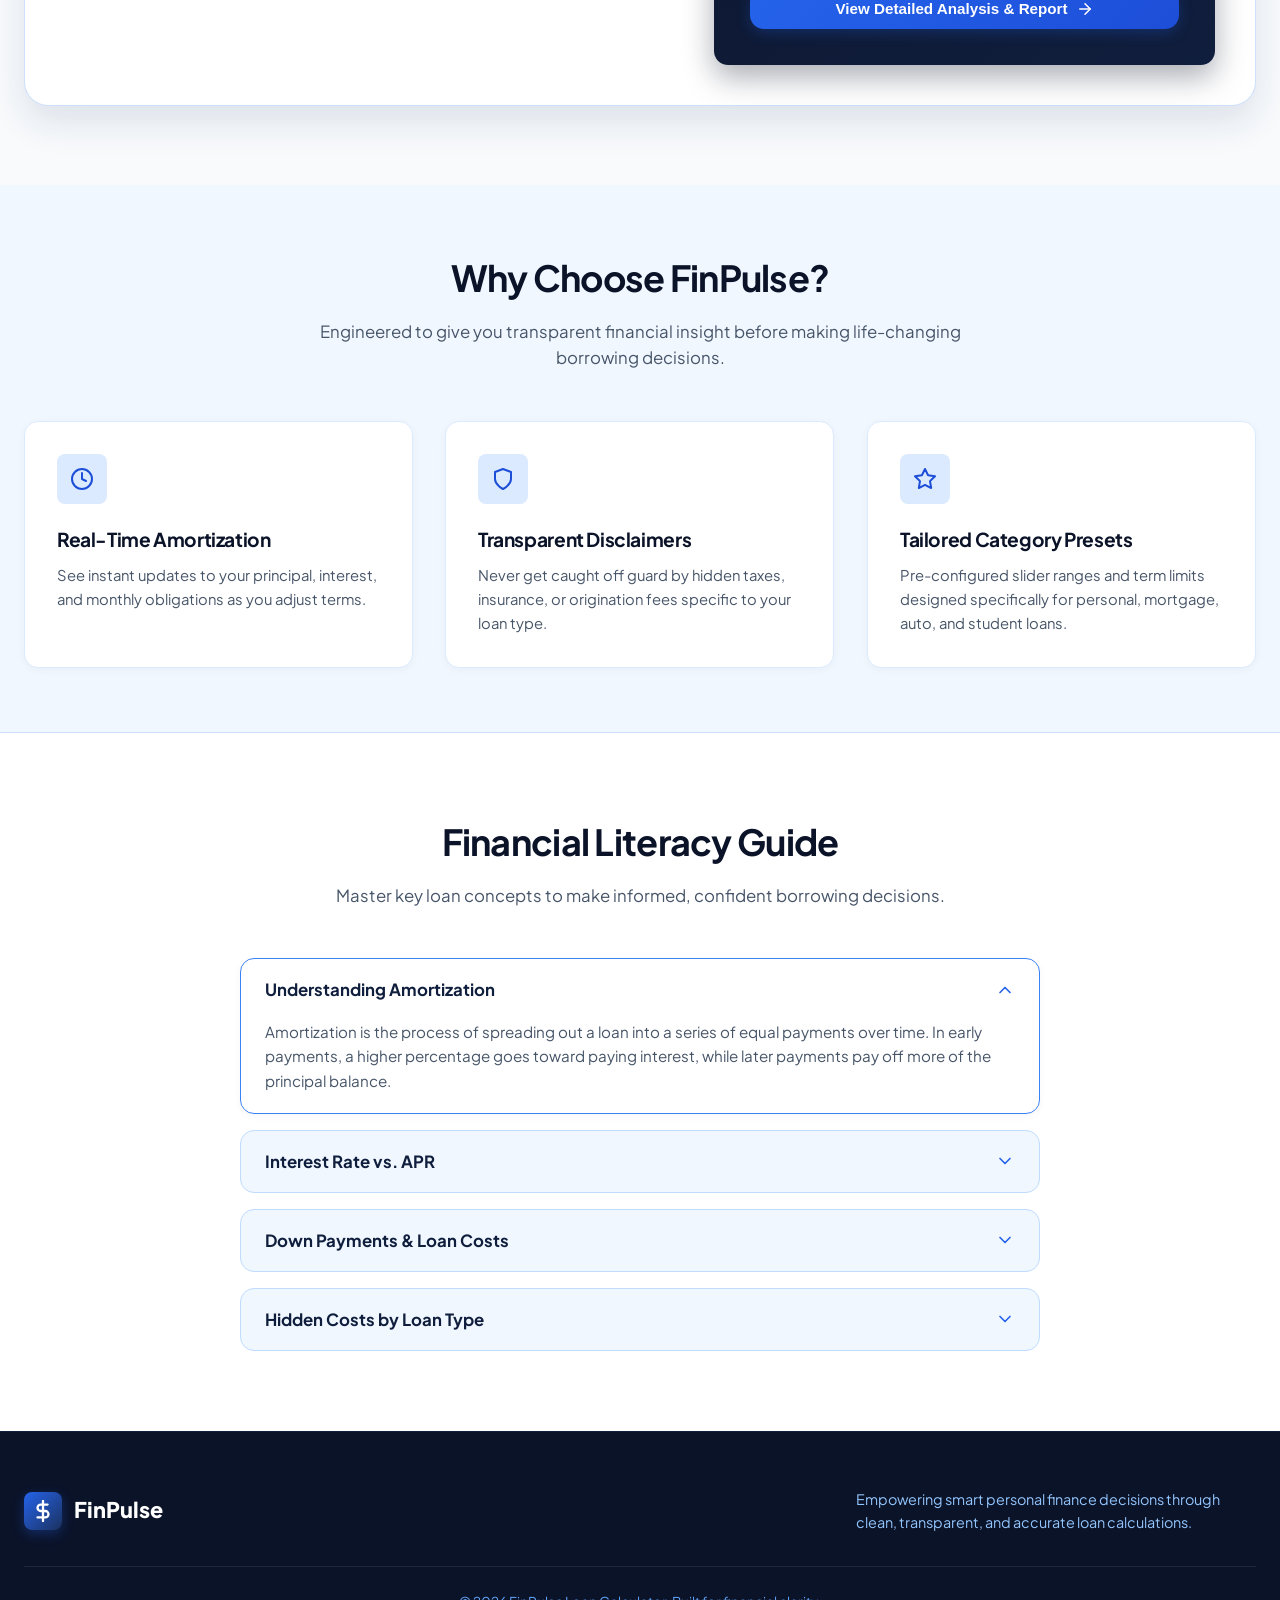
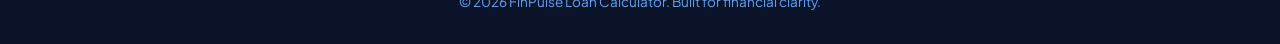
==== commit b7abf124: "Organize directory into css/ and js/, create report.html for 4 financial literacy options, add local" ====
--- a/index.html
+++ b/index.html
@@ -5,7 +5,7 @@
   <meta name="viewport" content="width=device-width, initial-scale=1.0">
   <meta name="description" content="FinPulse Loan Calculator - Calculate monthly payments, interest rates, and loan payoff schedules with instant financial clarity.">
   <title>FinPulse | Modern Financial Loan Calculator</title>
-  <link rel="stylesheet" href="styles.css">
+  <link rel="stylesheet" href="css/styles.css">
 </head>
 <body>
 
@@ -318,8 +318,12 @@
               </div>
             </div>
 
-            <button type="button" class="btn-primary" style="width: 100%; justify-content: center;" onclick="window.print()">
-              Print / Save Calculation
+            <button type="button" id="viewReportBtn" class="btn-primary" style="width: 100%; justify-content: center; gap: 0.5rem;">
+              View Detailed Analysis & Report
+              <svg width="18" height="18" viewBox="0 0 24 24" fill="none" stroke="currentColor" stroke-width="2" stroke-linecap="round" stroke-linejoin="round">
+                <line x1="5" y1="12" x2="19" y2="12"></line>
+                <polyline points="12 5 19 12 12 19"></polyline>
+              </svg>
             </button>
           </div>
         </div>
@@ -330,97 +334,103 @@
     <section id="features" class="features-section">
       <div class="section-container">
         <div class="section-header reveal-on-scroll">
-          <h2>Why Use FinPulse Calculator?</h2>
-          <p>Designed for financial clarity and modern simplicity.</p>
+          <h2>Why Choose FinPulse?</h2>
+          <p>Engineered to give you transparent financial insight before making life-changing borrowing decisions.</p>
         </div>
 
         <div class="features-grid">
-          <div class="feature-card reveal-on-scroll delay-100">
-            <div class="feature-icon">
-              <svg width="24" height="24" viewBox="0 0 24 24" fill="none" stroke="currentColor" stroke-width="2" stroke-linecap="round" stroke-linejoin="round">
-                <polyline points="22 12 18 12 15 21 9 3 6 12 2 12"></polyline>
-              </svg>
-            </div>
-            <h3>Real-Time Precision</h3>
-            <p>Calculations update dynamically as you drag sliders or tweak rates, providing immediate feedback.</p>
-          </div>
-
-          <div class="feature-card reveal-on-scroll delay-200">
-            <div class="feature-icon">
-              <svg width="24" height="24" viewBox="0 0 24 24" fill="none" stroke="currentColor" stroke-width="2" stroke-linecap="round" stroke-linejoin="round">
-                <rect x="3" y="11" width="18" height="11" rx="2" ry="2"></rect>
-                <path d="M7 11V7a5 5 0 0 1 10 0v4"></path>
-              </svg>
-            </div>
-            <h3>100% Private & Secure</h3>
-            <p>Your inputs are computed entirely inside your browser. No financial data is ever stored or transmitted.</p>
-          </div>
-
-          <div class="feature-card reveal-on-scroll delay-300">
+          <div class="feature-card reveal-scale delay-100">
             <div class="feature-icon">
               <svg width="24" height="24" viewBox="0 0 24 24" fill="none" stroke="currentColor" stroke-width="2" stroke-linecap="round" stroke-linejoin="round">
                 <circle cx="12" cy="12" r="10"></circle>
-                <line x1="12" y1="8" x2="12" y2="12"></line>
-                <line x1="12" y1="16" x2="12.01" y2="16"></line>
-              </svg>
-            </div>
-            <h3>Clear Interest Breakdown</h3>
-            <p>Easily differentiate between principal repayment and cumulative interest costs across loan lifespans.</p>
+                <polyline points="12 6 12 12 16 14"></polyline>
+              </svg>
+            </div>
+            <h3>Real-Time Amortization</h3>
+            <p>See instant updates to your principal, interest, and monthly obligations as you adjust terms.</p>
+          </div>
+
+          <div class="feature-card reveal-scale delay-200">
+            <div class="feature-icon">
+              <svg width="24" height="24" viewBox="0 0 24 24" fill="none" stroke="currentColor" stroke-width="2" stroke-linecap="round" stroke-linejoin="round">
+                <path d="M12 22s8-4 8-10V5l-8-3-8 3v7c0 6 8 10 8 10z"></path>
+              </svg>
+            </div>
+            <h3>Transparent Disclaimers</h3>
+            <p>Never get caught off guard by hidden taxes, insurance, or origination fees specific to your loan type.</p>
+          </div>
+
+          <div class="feature-card reveal-scale delay-300">
+            <div class="feature-icon">
+              <svg width="24" height="24" viewBox="0 0 24 24" fill="none" stroke="currentColor" stroke-width="2" stroke-linecap="round" stroke-linejoin="round">
+                <polygon points="12 2 15.09 8.26 22 9.27 17 14.14 18.18 21.02 12 17.77 5.82 21.02 7 14.14 2 9.27 8.91 8.26 12 2"></polygon>
+              </svg>
+            </div>
+            <h3>Tailored Category Presets</h3>
+            <p>Pre-configured slider ranges and term limits designed specifically for personal, mortgage, auto, and student loans.</p>
           </div>
         </div>
       </div>
     </section>
 
-    <!-- Financial Literacy Guide & FAQ Section -->
+    <!-- Financial Literacy Guide Section -->
     <section id="guide" class="guide-section">
       <div class="section-container">
         <div class="section-header reveal-on-scroll">
           <h2>Financial Literacy Guide</h2>
-          <p>Understand key borrowing concepts to make informed, confident financial decisions.</p>
-        </div>
-
-        <div class="accordion-container">
-          <div class="accordion-item reveal-on-scroll delay-100">
+          <p>Master key loan concepts to make informed, confident borrowing decisions.</p>
+        </div>
+
+        <div class="accordion-container reveal-on-scroll delay-100">
+          <div class="accordion-item active">
             <button type="button" class="accordion-header">
-              <span>How does loan amortization work?</span>
-              <svg width="20" height="20" viewBox="0 0 24 24" fill="none" stroke="currentColor" stroke-width="2" stroke-linecap="round" stroke-linejoin="round" class="accordion-icon"><polyline points="6 9 12 15 18 9"></polyline></svg>
+              <span>Understanding Amortization</span>
+              <svg class="accordion-icon" width="20" height="20" viewBox="0 0 24 24" fill="none" stroke="currentColor" stroke-width="2" stroke-linecap="round" stroke-linejoin="round">
+                <polyline points="6 9 12 15 18 9"></polyline>
+              </svg>
             </button>
             <div class="accordion-content">
-              <p>Amortization is the process of spreading out a loan into equal payments over time. In early payments, a higher percentage goes toward interest because the remaining balance is large. As the balance decreases, a larger portion of each payment goes directly toward paying down the principal.</p>
-            </div>
-          </div>
-
-          <div class="accordion-item reveal-on-scroll delay-200">
+              <p>Amortization is the process of spreading out a loan into a series of equal payments over time. In early payments, a higher percentage goes toward paying interest, while later payments pay off more of the principal balance.</p>
+            </div>
+          </div>
+
+          <div class="accordion-item">
             <button type="button" class="accordion-header">
-              <span>What is the difference between Interest Rate and APR?</span>
-              <svg width="20" height="20" viewBox="0 0 24 24" fill="none" stroke="currentColor" stroke-width="2" stroke-linecap="round" stroke-linejoin="round" class="accordion-icon"><polyline points="6 9 12 15 18 9"></polyline></svg>
+              <span>Interest Rate vs. APR</span>
+              <svg class="accordion-icon" width="20" height="20" viewBox="0 0 24 24" fill="none" stroke="currentColor" stroke-width="2" stroke-linecap="round" stroke-linejoin="round">
+                <polyline points="6 9 12 15 18 9"></polyline>
+              </svg>
             </button>
             <div class="accordion-content">
-              <p>The <strong>interest rate</strong> is the base percentage charged by the lender for borrowing money. <strong>APR (Annual Percentage Rate)</strong> includes the interest rate plus mandatory lender fees (such as origination fees), giving you a more complete picture of the total annual cost of borrowing.</p>
-            </div>
-          </div>
-
-          <div class="accordion-item reveal-on-scroll delay-300">
+              <p>The <strong>Interest Rate</strong> is the base percentage charged for borrowing money. <strong>APR (Annual Percentage Rate)</strong> includes the interest rate PLUS mandatory fees (such as origination, processing, or closing costs), giving you a truer picture of total loan cost.</p>
+            </div>
+          </div>
+
+          <div class="accordion-item">
             <button type="button" class="accordion-header">
-              <span>How does a down payment save you money?</span>
-              <svg width="20" height="20" viewBox="0 0 24 24" fill="none" stroke="currentColor" stroke-width="2" stroke-linecap="round" stroke-linejoin="round" class="accordion-icon"><polyline points="6 9 12 15 18 9"></polyline></svg>
+              <span>Down Payments & Loan Costs</span>
+              <svg class="accordion-icon" width="20" height="20" viewBox="0 0 24 24" fill="none" stroke="currentColor" stroke-width="2" stroke-linecap="round" stroke-linejoin="round">
+                <polyline points="6 9 12 15 18 9"></polyline>
+              </svg>
             </button>
             <div class="accordion-content">
-              <p>A down payment reduces the total principal you borrow upfront. Because interest is calculated on remaining principal, a larger down payment immediately lowers both your monthly payment and the total cumulative interest paid over the life of the loan.</p>
-            </div>
-          </div>
-
-          <div class="accordion-item reveal-on-scroll delay-400">
+              <p>Putting money down upfront directly reduces your <em>Net Financing Principal</em>. A higher down payment lowers your monthly payment and saves significant money in lifetime interest.</p>
+            </div>
+          </div>
+
+          <div class="accordion-item">
             <button type="button" class="accordion-header">
-              <span>What hidden costs should I plan for by loan type?</span>
-              <svg width="20" height="20" viewBox="0 0 24 24" fill="none" stroke="currentColor" stroke-width="2" stroke-linecap="round" stroke-linejoin="round" class="accordion-icon"><polyline points="6 9 12 15 18 9"></polyline></svg>
+              <span>Hidden Costs by Loan Type</span>
+              <svg class="accordion-icon" width="20" height="20" viewBox="0 0 24 24" fill="none" stroke="currentColor" stroke-width="2" stroke-linecap="round" stroke-linejoin="round">
+                <polyline points="6 9 12 15 18 9"></polyline>
+              </svg>
             </button>
             <div class="accordion-content">
               <ul>
-                <li><strong>Mortgages:</strong> Property taxes, homeowners insurance, HOA dues, closing costs (2%–5%), and PMI (if down payment is under 20%).</li>
-                <li><strong>Auto Loans:</strong> State sales tax, vehicle registration/title fees, dealer documentation fees, and mandatory full-coverage insurance.</li>
-                <li><strong>Personal Loans:</strong> Origination fees (1%–8%) deducted upfront from payout, and late payment penalty fees.</li>
-                <li><strong>Student Loans:</strong> Interest capitalization during in-school or deferment periods and loan origination fees.</li>
+                <li><strong>Mortgage:</strong> Property taxes, home insurance, private mortgage insurance (PMI).</li>
+                <li><strong>Auto Loans:</strong> Sales tax, vehicle registration, dealer documentation fees.</li>
+                <li><strong>Personal Loans:</strong> Upfront origination or processing fees.</li>
+                <li><strong>Student Loans:</strong> Interest capitalization during grace or in-school periods.</li>
               </ul>
             </div>
           </div>
@@ -450,6 +460,6 @@
     </div>
   </footer>
 
-  <script src="app.js"></script>
+  <script src="js/app.js"></script>
 </body>
 </html>
--- a/css/styles.css
+++ b/css/styles.css
@@ -0,0 +1,1033 @@
+/* Modern Monochromatic Blue Design System */
+@import url('https://fonts.googleapis.com/css2?family=Plus+Jakarta+Sans:wght@300;400;500;600;700;800&display=swap');
+
+:root {
+  /* Monochromatic Blue Color Tokens */
+  --blue-950: #0b1329;
+  --blue-900: #101e3d;
+  --blue-800: #1b3260;
+  --blue-700: #1d4ed8;
+  --blue-600: #2563eb;
+  --blue-500: #3b82f6;
+  --blue-400: #60a5fa;
+  --blue-300: #93c5fd;
+  --blue-200: #bfdbfe;
+  --blue-100: #dbeafe;
+  --blue-50:  #f0f7ff;
+  
+  --surface-white: #ffffff;
+  --surface-card: #ffffff;
+  --text-main: #0b1329;
+  --text-muted: #475569;
+  --text-light: #64748b;
+  
+  --border-light: #e2e8f0;
+  --border-blue: rgba(59, 130, 246, 0.25);
+  
+  --shadow-sm: 0 2px 8px rgba(16, 30, 61, 0.04);
+  --shadow-md: 0 8px 24px rgba(37, 99, 235, 0.08);
+  --shadow-lg: 0 16px 36px rgba(27, 50, 96, 0.12);
+  --shadow-glow: 0 0 25px rgba(59, 130, 246, 0.35);
+  
+  --radius-sm: 8px;
+  --radius-md: 14px;
+  --radius-lg: 24px;
+  --radius-full: 9999px;
+  
+  --transition: all 0.25s cubic-bezier(0.4, 0, 0.2, 1);
+}
+
+*, *::before, *::after {
+  box-sizing: border-box;
+  margin: 0;
+  padding: 0;
+}
+
+html {
+  scroll-behavior: smooth;
+  font-family: 'Plus Jakarta Sans', -apple-system, BlinkMacSystemFont, sans-serif;
+  color: var(--text-main);
+  background-color: #f8fafc;
+}
+
+body {
+  line-height: 1.6;
+  overflow-x: hidden;
+  min-height: 100vh;
+  display: flex;
+  flex-direction: column;
+}
+
+/* Scroll Reveal Utilities (IntersectionObserver) */
+.reveal-on-scroll {
+  opacity: 0;
+  transform: translateY(25px);
+  transition: opacity 0.75s cubic-bezier(0.16, 1, 0.3, 1), transform 0.75s cubic-bezier(0.16, 1, 0.3, 1);
+  will-change: opacity, transform;
+}
+
+.reveal-scale {
+  opacity: 0;
+  transform: scale(0.95) translateY(20px);
+  transition: opacity 0.75s cubic-bezier(0.16, 1, 0.3, 1), transform 0.75s cubic-bezier(0.16, 1, 0.3, 1);
+  will-change: opacity, transform;
+}
+
+.initial-load {
+  transition-duration: 0.85s !important;
+}
+
+.reveal-on-scroll.is-visible,
+.reveal-scale.is-visible {
+  opacity: 1;
+  transform: translateY(0) scale(1);
+}
+
+.delay-100 { transition-delay: 0.1s; }
+.delay-200 { transition-delay: 0.2s; }
+.delay-300 { transition-delay: 0.3s; }
+.delay-400 { transition-delay: 0.4s; }
+
+@media (prefers-reduced-motion: reduce) {
+  .reveal-on-scroll,
+  .reveal-scale {
+    opacity: 1 !important;
+    transform: none !important;
+    transition: none !important;
+  }
+}
+
+/* Typography Helpers */
+h1, h2, h3, h4, h5 {
+  font-weight: 700;
+  letter-spacing: -0.02em;
+  color: var(--blue-950);
+}
+
+a {
+  color: inherit;
+  text-decoration: none;
+}
+
+/* Header Navbar */
+.navbar {
+  position: sticky;
+  top: 0;
+  z-index: 100;
+  background: rgba(255, 255, 255, 0.85);
+  backdrop-filter: blur(12px);
+  -webkit-backdrop-filter: blur(12px);
+  border-bottom: 1px solid var(--border-blue);
+  padding: 1rem 2rem;
+  transition: var(--transition);
+}
+
+.nav-container {
+  max-width: 1240px;
+  margin: 0 auto;
+  display: flex;
+  align-items: center;
+  justify-content: space-between;
+}
+
+.brand-logo {
+  display: flex;
+  align-items: center;
+  gap: 0.75rem;
+  font-size: 1.35rem;
+  font-weight: 800;
+  color: var(--blue-900);
+}
+
+.brand-text {
+  position: relative;
+  transition: all 0.2s ease;
+}
+
+.brand-logo.active .brand-text,
+.brand-logo:hover .brand-text {
+  text-decoration: underline;
+  text-underline-offset: 6px;
+  text-decoration-thickness: 3px;
+  text-decoration-color: var(--blue-600);
+}
+
+.logo-icon {
+  width: 38px;
+  height: 38px;
+  background: linear-gradient(135deg, var(--blue-600), var(--blue-800));
+  border-radius: var(--radius-sm);
+  display: flex;
+  align-items: center;
+  justify-content: center;
+  color: white;
+  box-shadow: 0 4px 12px rgba(37, 99, 235, 0.3);
+}
+
+.nav-links {
+  display: flex;
+  align-items: center;
+  gap: 2rem;
+  list-style: none;
+}
+
+.nav-links a {
+  font-weight: 500;
+  font-size: 0.95rem;
+  color: var(--text-muted);
+  transition: var(--transition);
+  padding: 0.5rem 0.75rem;
+  border-radius: var(--radius-sm);
+}
+
+.nav-links a:hover,
+.nav-links a.active {
+  color: var(--blue-600);
+  background-color: var(--blue-50);
+}
+
+.btn-primary {
+  background: linear-gradient(135deg, var(--blue-600), var(--blue-700));
+  color: white;
+  padding: 0.7rem 1.5rem;
+  font-weight: 600;
+  font-size: 0.95rem;
+  border-radius: var(--radius-md);
+  border: none;
+  cursor: pointer;
+  box-shadow: 0 4px 14px rgba(37, 99, 235, 0.25);
+  transition: var(--transition);
+  display: inline-flex;
+  align-items: center;
+  gap: 0.5rem;
+}
+
+.btn-primary:hover {
+  background: linear-gradient(135deg, var(--blue-500), var(--blue-600));
+  transform: translateY(-2px);
+  box-shadow: 0 6px 20px rgba(37, 99, 235, 0.35);
+}
+
+.btn-outline {
+  background: transparent;
+  color: var(--blue-600);
+  padding: 0.65rem 1.4rem;
+  font-weight: 600;
+  font-size: 0.95rem;
+  border-radius: var(--radius-md);
+  border: 1.5px solid var(--blue-300);
+  cursor: pointer;
+  transition: var(--transition);
+}
+
+.btn-outline:hover {
+  background: var(--blue-50);
+  border-color: var(--blue-500);
+  color: var(--blue-700);
+}
+
+/* Hero Section */
+.hero {
+  position: relative;
+  padding: 4.5rem 1.5rem 3.5rem;
+  background: radial-gradient(circle at 50% 0%, rgba(219, 234, 254, 0.5) 0%, rgba(248, 250, 252, 0) 70%);
+  overflow: hidden;
+}
+
+.hero-container {
+  max-width: 1240px;
+  margin: 0 auto;
+  display: grid;
+  grid-template-columns: 1fr 1fr;
+  gap: 3.5rem;
+  align-items: center;
+}
+
+.hero-tag {
+  display: inline-flex;
+  align-items: center;
+  gap: 0.5rem;
+  background-color: var(--blue-100);
+  color: var(--blue-800);
+  padding: 0.4rem 1rem;
+  border-radius: var(--radius-full);
+  font-size: 0.85rem;
+  font-weight: 600;
+  margin-bottom: 1.25rem;
+  border: 1px solid var(--blue-200);
+}
+
+.hero-tag span {
+  width: 8px;
+  height: 8px;
+  border-radius: 50%;
+  background-color: var(--blue-600);
+}
+
+.hero-title {
+  font-size: clamp(1.8rem, 4.8vw, 3.25rem);
+  line-height: 1.15;
+  margin-bottom: 1.25rem;
+}
+
+/* Educational Glossary Tooltips (Option 5) */
+.tooltip-icon {
+  display: inline-flex;
+  align-items: center;
+  justify-content: center;
+  color: var(--blue-500);
+  cursor: help;
+  position: relative;
+  margin-left: 0.35rem;
+  transition: all 0.2s ease;
+  vertical-align: middle;
+  user-select: none;
+}
+
+.tooltip-icon:hover,
+.tooltip-icon:focus,
+.tooltip-icon.active {
+  color: var(--blue-700);
+  transform: scale(1.15);
+  outline: none;
+}
+
+.tooltip-box {
+  position: absolute;
+  bottom: 135%;
+  left: 50%;
+  transform: translateX(-50%) translateY(4px);
+  width: max-content;
+  max-width: clamp(180px, 60vw, 230px);
+  padding: 0.65rem 0.85rem;
+  background: var(--blue-950);
+  color: #ffffff;
+  font-size: 0.78rem;
+  font-weight: 400;
+  line-height: 1.45;
+  border-radius: var(--radius-sm);
+  box-shadow: 0 10px 25px rgba(11, 19, 41, 0.3);
+  opacity: 0;
+  visibility: hidden;
+  pointer-events: none;
+  transition: opacity 0.25s ease, transform 0.25s ease, visibility 0.25s ease;
+  z-index: 120;
+  text-align: left;
+  white-space: normal;
+}
+
+.tooltip-box::after {
+  content: '';
+  position: absolute;
+  top: 100%;
+  left: 50%;
+  transform: translateX(-50%);
+  border-width: 5px;
+  border-style: solid;
+  border-color: var(--blue-950) transparent transparent transparent;
+}
+
+.tooltip-icon:hover .tooltip-box,
+.tooltip-icon:focus .tooltip-box,
+.tooltip-icon.active .tooltip-box {
+  opacity: 1;
+  visibility: visible;
+  transform: translateX(-50%) translateY(0);
+}
+
+.text-gradient {
+  background: linear-gradient(135deg, var(--blue-700), var(--blue-400));
+  background-clip: text;
+  -webkit-background-clip: text;
+  -webkit-text-fill-color: transparent;
+}
+
+.hero-subtitle {
+  font-size: 1.15rem;
+  color: var(--text-muted);
+  margin-bottom: 2rem;
+  max-width: 540px;
+}
+
+.hero-stats {
+  display: flex;
+  gap: 2.5rem;
+  margin-top: 2rem;
+  padding-top: 1.75rem;
+  border-top: 1px solid var(--border-blue);
+}
+
+.stat-item h4 {
+  font-size: 1.65rem;
+  color: var(--blue-700);
+  font-weight: 800;
+}
+
+.stat-item p {
+  font-size: 0.875rem;
+  color: var(--text-light);
+  font-weight: 500;
+}
+
+/* Calculator Section Container */
+.calculator-section {
+  padding: 2rem 1.5rem 5rem;
+}
+
+.section-container {
+  max-width: 1240px;
+  margin: 0 auto;
+}
+
+.section-header {
+  text-align: center;
+  max-width: 680px;
+  margin: 0 auto 3rem;
+}
+
+.section-header h2 {
+  font-size: clamp(1.45rem, 4.2vw, 2.25rem);
+  margin-bottom: 0.75rem;
+}
+
+.section-header p {
+  color: var(--text-muted);
+  font-size: clamp(0.9rem, 2.5vw, 1.05rem);
+}
+
+/* Calculator Main Grid */
+.calculator-card {
+  background: var(--surface-white);
+  border-radius: var(--radius-lg);
+  border: 1px solid var(--border-blue);
+  box-shadow: var(--shadow-lg);
+  padding: clamp(1.15rem, 4.5vw, 2.5rem);
+  display: grid;
+  grid-template-columns: 1.2fr 1fr;
+  gap: clamp(1.5rem, 4vw, 3rem);
+  position: relative;
+}
+
+/* Loan Type Selector Tabs */
+.loan-type-tabs {
+  position: relative;
+  display: flex;
+  background: var(--blue-50);
+  padding: 0.35rem;
+  border-radius: var(--radius-md);
+  gap: 0.35rem;
+  margin-bottom: 2rem;
+  border: 1px solid var(--blue-100);
+}
+
+.tab-indicator {
+  position: absolute;
+  top: 0.35rem;
+  bottom: 0.35rem;
+  left: 0;
+  width: 25%;
+  background: var(--surface-white);
+  border-radius: var(--radius-sm);
+  box-shadow: var(--shadow-sm);
+  transition: transform 0.32s cubic-bezier(0.16, 1, 0.3, 1), width 0.32s cubic-bezier(0.16, 1, 0.3, 1);
+  pointer-events: none;
+  z-index: 1;
+}
+
+.tab-btn {
+  position: relative;
+  z-index: 2;
+  flex: 1;
+  padding: 0.65rem 0.5rem;
+  border: none;
+  background: transparent !important;
+  box-shadow: none !important;
+  border-radius: var(--radius-sm);
+  font-family: inherit;
+  font-size: 0.9rem;
+  font-weight: 600;
+  color: var(--text-muted);
+  cursor: pointer;
+  transition: color 0.25s ease;
+  display: flex;
+  align-items: center;
+  justify-content: center;
+  gap: 0.4rem;
+}
+
+.tab-btn.active {
+  color: var(--blue-700);
+  font-weight: 700;
+}
+
+.tab-btn:hover:not(.active) {
+  color: var(--blue-600);
+}
+
+/* Tab Switch Content Animation */
+.tab-change-anim {
+  animation: tabFadeSlide 0.35s cubic-bezier(0.16, 1, 0.3, 1);
+}
+
+@keyframes tabFadeSlide {
+  0% {
+    opacity: 0.35;
+    transform: translateY(10px);
+  }
+  100% {
+    opacity: 1;
+    transform: translateY(0);
+  }
+}
+
+/* Form Controls */
+.form-group {
+  margin-bottom: 1.75rem;
+  transition: all 0.25s ease-in-out;
+}
+
+.form-label-row {
+  display: flex;
+  justify-content: space-between;
+  align-items: center;
+  margin-bottom: 0.6rem;
+}
+
+.form-label {
+  font-weight: 600;
+  font-size: 0.95rem;
+  color: var(--blue-900);
+}
+
+.input-number-wrapper {
+  position: relative;
+  display: flex;
+  align-items: center;
+}
+
+.input-prefix, .input-suffix {
+  position: absolute;
+  font-weight: 700;
+  color: var(--blue-600);
+  font-size: 1rem;
+  pointer-events: none;
+}
+
+.input-prefix {
+  left: 1rem;
+}
+
+.input-suffix {
+  right: 1rem;
+}
+
+.form-input {
+  width: 140px;
+  padding: 0.5rem 1rem;
+  font-family: inherit;
+  font-size: 1rem;
+  font-weight: 700;
+  color: var(--blue-900);
+  background: var(--blue-50);
+  border: 1.5px solid var(--blue-200);
+  border-radius: var(--radius-sm);
+  text-align: right;
+  transition: var(--transition);
+}
+
+.form-input.has-prefix {
+  padding-left: 2rem;
+}
+
+.form-input.has-suffix {
+  padding-right: 2.2rem;
+}
+
+.form-input:focus {
+  outline: none;
+  border-color: var(--blue-500);
+  background: white;
+  box-shadow: 0 0 0 3px rgba(59, 130, 246, 0.15);
+}
+
+/* Custom Range Slider */
+.slider-container {
+  margin-top: 0.75rem;
+}
+
+.range-slider {
+  -webkit-appearance: none;
+  appearance: none;
+  width: 100%;
+  height: 7px;
+  border-radius: 4px;
+  background: var(--blue-100);
+  outline: none;
+  cursor: pointer;
+}
+
+.range-slider::-webkit-slider-thumb {
+  -webkit-appearance: none;
+  appearance: none;
+  width: 22px;
+  height: 22px;
+  border-radius: 50%;
+  background: var(--blue-600);
+  border: 3px solid white;
+  box-shadow: 0 2px 8px rgba(37, 99, 235, 0.4);
+  cursor: pointer;
+  transition: transform 0.15s ease, background-color 0.15s ease;
+}
+
+.range-slider::-webkit-slider-thumb:hover {
+  transform: scale(1.15);
+  background: var(--blue-500);
+}
+
+.slider-limits {
+  display: flex;
+  justify-content: space-between;
+  font-size: 0.75rem;
+  color: var(--text-light);
+  margin-top: 0.35rem;
+  font-weight: 500;
+}
+
+/* Presets Buttons */
+.presets-group {
+  display: flex;
+  gap: 0.5rem;
+  margin-top: 0.75rem;
+  flex-wrap: wrap;
+}
+
+.preset-chip {
+  background: var(--blue-50);
+  border: 1px solid var(--blue-200);
+  color: var(--blue-700);
+  padding: 0.35rem 0.75rem;
+  border-radius: var(--radius-full);
+  font-size: 0.8rem;
+  font-weight: 600;
+  cursor: pointer;
+  transition: var(--transition);
+}
+
+.preset-chip:hover {
+  background: var(--blue-600);
+  color: white;
+  border-color: var(--blue-600);
+}
+
+/* Results Display Box (Right Column) */
+.results-container {
+  background: linear-gradient(145deg, var(--blue-950), var(--blue-900));
+  border-radius: var(--radius-md);
+  padding: 2.25rem;
+  color: white;
+  display: flex;
+  flex-direction: column;
+  justify-content: space-between;
+  box-shadow: inset 0 1px 1px rgba(255, 255, 255, 0.1), 0 12px 30px rgba(11, 19, 41, 0.35);
+  position: relative;
+  overflow: hidden;
+}
+
+.results-container::before {
+  content: '';
+  position: absolute;
+  top: -50px;
+  right: -50px;
+  width: 180px;
+  height: 180px;
+  background: radial-gradient(circle, rgba(59, 130, 246, 0.3) 0%, rgba(0,0,0,0) 70%);
+  border-radius: 50%;
+  pointer-events: none;
+}
+
+.results-header {
+  margin-bottom: 1.5rem;
+}
+
+.results-header > span, #monthlyPayment-text {
+  font-size: 2rem;
+  letter-spacing: 0.08em;
+  color: var(--blue-300);
+  font-weight: 700;
+}
+
+.monthly-payment-amount {
+  font-size: clamp(1.75rem, calc(8vw + 1rem), 2.25rem);
+  font-weight: 800;
+  line-height: 1.1;
+  margin-top: 0.25rem;
+  color:  var(--blue-300);
+  display: flex;
+  align-items: baseline;
+  gap: 0.2rem;
+}
+
+.monthly-payment-amount span.currency {
+  font-size: 2rem;
+  color: var(--blue-300);
+}
+
+.payment-subtext {
+  font-size: 0.85rem;
+  color: var(--blue-200);
+  margin-top: 0.35rem;
+}
+
+.tab-disclaimer {
+  display: flex;
+  align-items: flex-start;
+  gap: 0.55rem;
+  background: rgba(255, 255, 255, 0.08);
+  border: 1px solid rgba(255, 255, 255, 0.16);
+  border-radius: var(--radius-sm);
+  padding: 0.65rem 0.85rem;
+  font-size: 0.78rem;
+  color: var(--blue-100);
+  line-height: 1.4;
+  margin-top: 0.85rem;
+}
+
+.tab-disclaimer svg {
+  flex-shrink: 0;
+  margin-top: 0.15rem;
+  color: var(--blue-300);
+}
+
+/* Breakdown Progress Bar */
+.breakdown-bar-container {
+  margin: 1.75rem 0;
+}
+
+.breakdown-labels {
+  display: flex;
+  justify-content: space-between;
+  font-size: 0.8rem;
+  margin-bottom: 0.5rem;
+  color: var(--blue-200);
+}
+
+.breakdown-bar {
+  height: 10px;
+  background: rgba(255, 255, 255, 0.15);
+  border-radius: var(--radius-full);
+  overflow: hidden;
+  display: flex;
+}
+
+.bar-principal {
+  background: var(--blue-400);
+  height: 100%;
+  transition: width 0.35s ease;
+}
+
+.bar-interest {
+  background: var(--blue-600);
+  height: 100%;
+  transition: width 0.35s ease;
+}
+
+/* Stat Grid Inside Results */
+.stats-grid {
+  display: grid;
+  grid-template-columns: 1fr 1fr;
+  gap: 1.25rem;
+  padding: 1.25rem 0;
+  border-top: 1px solid rgba(255, 255, 255, 0.12);
+  border-bottom: 1px solid rgba(255, 255, 255, 0.12);
+  margin-bottom: 1.5rem;
+}
+
+.stat-box small {
+  font-size: 0.75rem;
+  color: var(--blue-300);
+  display: block;
+  font-weight: 500;
+}
+
+.stat-box strong {
+  font-size: 1.25rem;
+  color: white;
+  font-weight: 700;
+}
+
+/* Features Grid */
+.features-section {
+  padding: 4rem 1.5rem;
+  background: var(--blue-50);
+}
+
+.features-grid {
+  display: grid;
+  grid-template-columns: repeat(auto-fit, minmax(280px, 1fr));
+  gap: 2rem;
+  margin-top: 3rem;
+}
+
+.feature-card {
+  background: white;
+  border-radius: var(--radius-md);
+  padding: 2rem;
+  border: 1px solid var(--blue-100);
+  box-shadow: var(--shadow-sm);
+  transition: var(--transition);
+}
+
+.feature-card:hover {
+  transform: translateY(-5px);
+  box-shadow: var(--shadow-md);
+  border-color: var(--blue-300);
+}
+
+.feature-icon {
+  width: 50px;
+  height: 50px;
+  background: var(--blue-100);
+  color: var(--blue-700);
+  border-radius: var(--radius-sm);
+  display: flex;
+  align-items: center;
+  justify-content: center;
+  font-size: 1.5rem;
+  margin-bottom: 1.25rem;
+}
+
+.feature-card h3 {
+  font-size: 1.2rem;
+  margin-bottom: 0.6rem;
+}
+
+.feature-card p {
+  color: var(--text-muted);
+  font-size: 0.925rem;
+}
+
+/* Financial Literacy Guide & Accordion */
+.guide-section {
+  padding: 5rem 1.5rem;
+  background: white;
+  border-top: 1px solid var(--border-blue);
+}
+
+.accordion-container {
+  max-width: 800px;
+  margin: 0 auto;
+  display: flex;
+  flex-direction: column;
+  gap: 1rem;
+}
+
+.accordion-item {
+  border: 1.5px solid var(--blue-200);
+  border-radius: var(--radius-md);
+  background: var(--blue-50);
+  overflow: hidden;
+  transition: var(--transition);
+}
+
+.accordion-item.active {
+  background: white;
+  border-color: var(--blue-500);
+  box-shadow: var(--shadow-sm);
+}
+
+.accordion-header {
+  width: 100%;
+  padding: 1.25rem 1.5rem;
+  display: flex;
+  justify-content: space-between;
+  align-items: center;
+  background: none;
+  border: none;
+  font-family: inherit;
+  font-size: 1.05rem;
+  font-weight: 700;
+  color: var(--blue-900);
+  text-align: left;
+  cursor: pointer;
+  transition: var(--transition);
+}
+
+.accordion-header:hover {
+  color: var(--blue-600);
+}
+
+.accordion-icon {
+  color: var(--blue-600);
+  transition: transform 0.25s ease;
+  flex-shrink: 0;
+}
+
+.accordion-item.active .accordion-icon {
+  transform: rotate(180deg);
+}
+
+.accordion-content {
+  max-height: 0;
+  overflow: hidden;
+  opacity: 0;
+  transform: translateY(-6px);
+  transition: max-height 0.35s cubic-bezier(0.16, 1, 0.3, 1),
+              padding 0.35s cubic-bezier(0.16, 1, 0.3, 1),
+              opacity 0.4s ease-in-out 0.05s,
+              transform 0.35s ease-out;
+  padding: 0 1.5rem;
+  color: var(--text-muted);
+  font-size: 0.95rem;
+  line-height: 1.6;
+}
+
+.accordion-item.active .accordion-content {
+  padding: 0 1.5rem 1.25rem;
+  max-height: 500px;
+  opacity: 1;
+  transform: translateY(0);
+}
+
+.accordion-content ul {
+  margin-top: 0.5rem;
+  padding-left: 1.25rem;
+}
+
+.accordion-content li {
+  margin-bottom: 0.4rem;
+}
+
+/* Footer */
+footer {
+  background: var(--blue-950);
+  color: var(--blue-200);
+  padding: 3.5rem 1.5rem 2rem;
+  margin-top: auto;
+  border-top: 1px solid var(--blue-900);
+}
+
+.footer-container {
+  max-width: 1240px;
+  margin: 0 auto;
+  display: flex;
+  justify-content: space-between;
+  align-items: center;
+  flex-wrap: wrap;
+  gap: 2rem;
+  padding-bottom: 2rem;
+  border-bottom: 1px solid rgba(255, 255, 255, 0.08);
+}
+
+.footer-bottom {
+  max-width: 1240px;
+  margin: 1.5rem auto 0;
+  text-align: center;
+  font-size: 0.85rem;
+  color: var(--blue-400);
+}
+
+/* Responsive adjustments */
+@media (max-width: 992px) {
+  .hero-container {
+    grid-template-columns: 1fr;
+    gap: 2.5rem;
+  }
+  .calculator-card {
+    grid-template-columns: 1fr;
+  }
+}
+
+@media (max-width: 640px) {
+  .nav-links {
+    display: none;
+  }
+  .hero-stats {
+    gap: 1.25rem;
+    flex-wrap: wrap;
+  }
+}
+
+/* Mobile Breakpoints: 425px, 375px, 320px */
+@media (max-width: 425px) {
+  .navbar {
+    padding: 0.75rem 1rem;
+  }
+  .brand-logo {
+    font-size: 1.15rem;
+    gap: 0.5rem;
+  }
+  .logo-icon {
+    width: 32px;
+    height: 32px;
+  }
+  .calculator-card {
+    padding: 1.15rem 0.95rem;
+    border-radius: var(--radius-md);
+  }
+  .loan-type-tabs {
+    padding: 0.25rem;
+    gap: 0.2rem;
+  }
+  .tab-btn {
+    font-size: 0.78rem;
+    padding: 0.55rem 0.25rem;
+    gap: 0.2rem;
+  }
+  #monthlyPayment-text {
+    font-size: clamp(0.5rem, 2vw, 0.75rem);
+  }
+  .preset-chip {
+    font-size: 0.75rem;
+    padding: 0.35rem 0.55rem;
+  }
+}
+
+@media (max-width: 375px) {
+  .hero {
+    padding: 3rem 1rem 2.5rem;
+  }
+  .hero-tag {
+    font-size: 0.78rem;
+    padding: 0.35rem 0.75rem;
+  }
+  .form-label-row {
+    flex-direction: column;
+    align-items: flex-start;
+    gap: 0.4rem;
+  }
+  .input-number-wrapper {
+    width: 100%;
+  }
+  .form-input {
+    width: 100%;
+  }
+  .tab-btn {
+    font-size: 0.75rem;
+  }
+}
+
+@media (max-width: 320px) {
+  .navbar {
+    padding: 0.6rem 0.75rem;
+  }
+  .brand-text {
+    font-size: 1.05rem;
+  }
+  .btn-primary {
+    padding: 0.5rem 0.85rem;
+    font-size: 0.82rem;
+  }
+  .calculator-card {
+    padding: 0.9rem 0.65rem;
+  }
+  .tab-btn {
+    font-size: 0.7rem;
+    padding: 0.45rem 0.15rem;
+  }
+  .slider-limits {
+    font-size: 0.72rem;
+  }
+  .results-header {
+    padding: 1.1rem 0.85rem;
+  }
+}
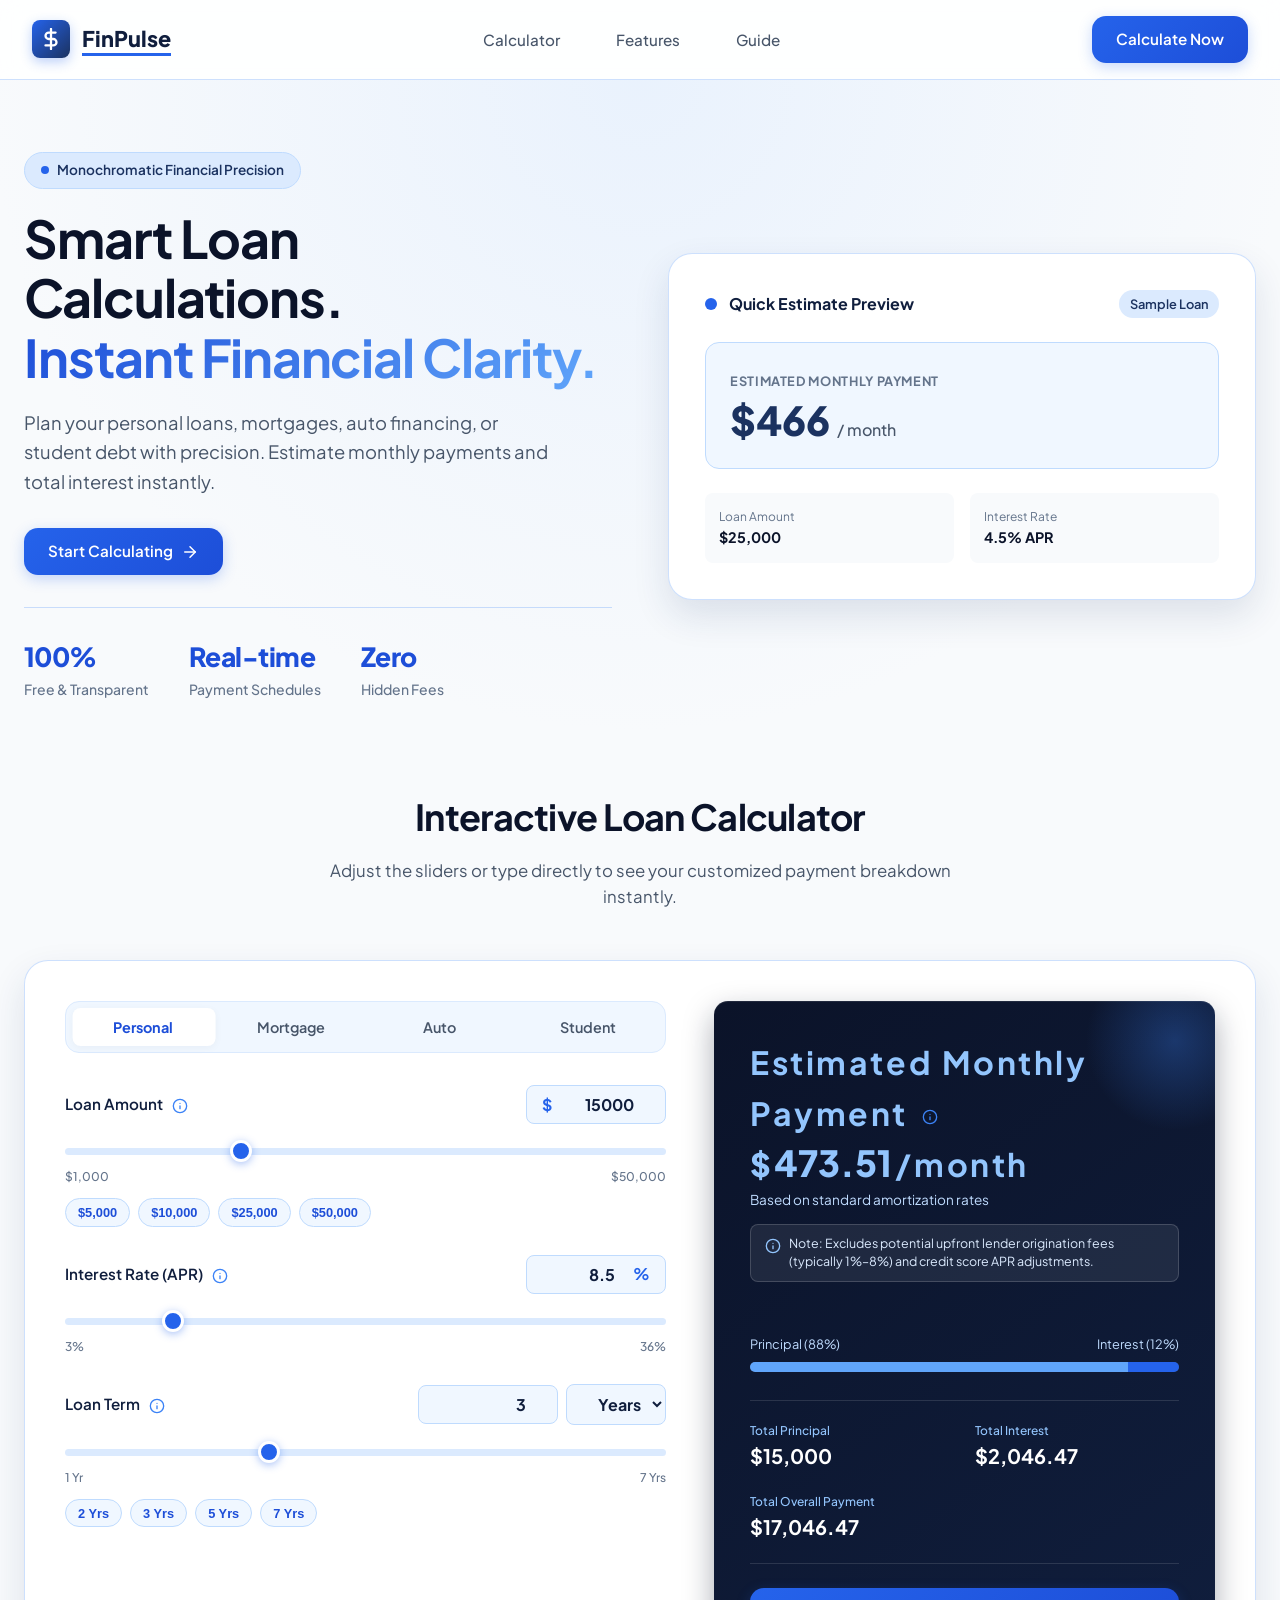
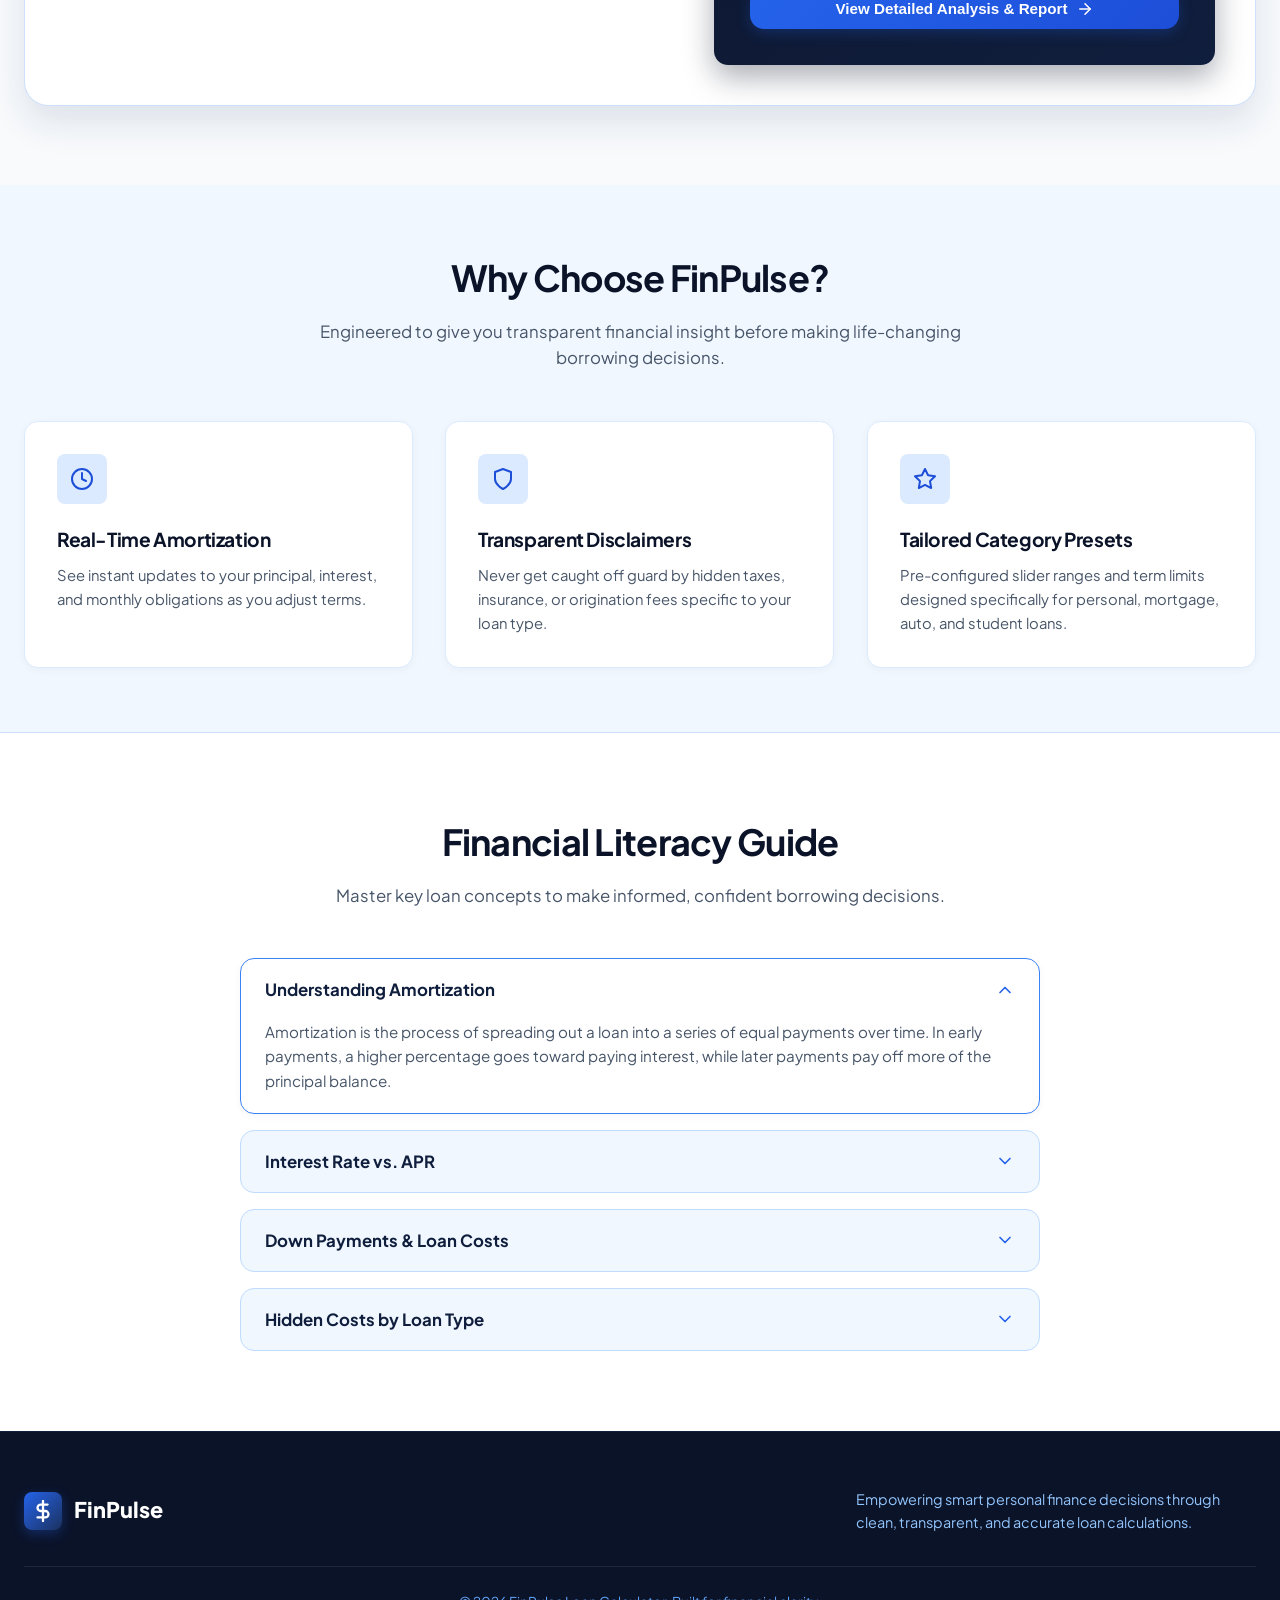
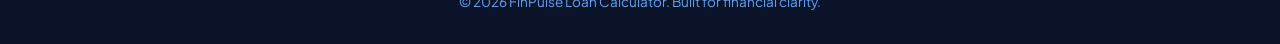
==== commit 5b1c81a8: "Refactor and extract all remaining inline CSS styles from index.html and report.html into clean exte" ====
--- a/index.html
+++ b/index.html
@@ -75,30 +75,30 @@
         </div>
 
         <!-- Hero Preview Banner / Visual Card -->
-        <div class="hero-card-preview reveal-scale initial-load delay-200" style="background: white; border-radius: var(--radius-lg); border: 1px solid var(--border-blue); box-shadow: var(--shadow-lg); padding: 2.25rem;">
-          <div style="display: flex; align-items: center; justify-content: space-between; margin-bottom: 1.5rem;">
-            <div style="display: flex; align-items: center; gap: 0.75rem;">
-              <div style="width: 12px; height: 12px; border-radius: 50%; background: var(--blue-600);"></div>
-              <span style="font-weight: 700; color: var(--blue-900);">Quick Estimate Preview</span>
-            </div>
-            <span style="font-size: 0.8rem; background: var(--blue-100); color: var(--blue-800); padding: 0.25rem 0.65rem; border-radius: var(--radius-full); font-weight: 600;">Sample Loan</span>
-          </div>
-
-          <div style="background: var(--blue-50); padding: 1.5rem; border-radius: var(--radius-md); border: 1px solid var(--blue-200); margin-bottom: 1.5rem;">
-            <span style="font-size: 0.8rem; color: var(--text-light); text-transform: uppercase; font-weight: 700; letter-spacing: 0.05em;">Estimated Monthly Payment</span>
-            <div style="font-size: 2.5rem; font-weight: 800; color: var(--blue-800); line-height: 1.2; margin-top: 0.2rem;">
-              $466 <span style="font-size: 1rem; color: var(--text-muted); font-weight: 500;">/ month</span>
-            </div>
-          </div>
-
-          <div style="display: grid; grid-template-columns: 1fr 1fr; gap: 1rem; font-size: 0.9rem;">
-            <div style="padding: 0.85rem; background: #f8fafc; border-radius: var(--radius-sm);">
-              <small style="color: var(--text-light); display: block;">Loan Amount</small>
-              <strong style="color: var(--blue-950); font-weight: 700;">$25,000</strong>
-            </div>
-            <div style="padding: 0.85rem; background: #f8fafc; border-radius: var(--radius-sm);">
-              <small style="color: var(--text-light); display: block;">Interest Rate</small>
-              <strong style="color: var(--blue-950); font-weight: 700;">4.5% APR</strong>
+        <div class="hero-card-preview reveal-scale initial-load delay-200">
+          <div class="preview-header-row">
+            <div class="preview-title-group">
+              <div class="preview-dot"></div>
+              <span class="preview-title-text">Quick Estimate Preview</span>
+            </div>
+            <span class="preview-chip">Sample Loan</span>
+          </div>
+
+          <div class="preview-amount-card">
+            <span class="preview-amount-label">Estimated Monthly Payment</span>
+            <div class="preview-amount-val">
+              $466 <span class="preview-amount-subtext">/ month</span>
+            </div>
+          </div>
+
+          <div class="preview-stats-grid">
+            <div class="preview-stat-item">
+              <small class="preview-stat-label">Loan Amount</small>
+              <strong class="preview-stat-val">$25,000</strong>
+            </div>
+            <div class="preview-stat-item">
+              <small class="preview-stat-label">Interest Rate</small>
+              <strong class="preview-stat-val">4.5% APR</strong>
             </div>
           </div>
         </div>
@@ -183,8 +183,8 @@
                   <span>$500,000</span>
                 </div>
               </div>
-              <div style="font-size: 0.8rem; color: var(--text-light); margin-top: 0.45rem; font-weight: 500;" id="netLoanNote">
-                Net Financing Principal: <strong id="netLoanAmountText" style="color: var(--blue-700);">$0</strong>
+              <div class="net-loan-note" id="netLoanNote">
+                Net Financing Principal: <strong id="netLoanAmountText" class="net-loan-amount-text">$0</strong>
                 <span class="tooltip-icon" tabindex="0" aria-label="Explanation of Net Principal">
                   <svg width="16" height="16" viewBox="0 0 24 24" fill="none" stroke="currentColor" stroke-width="2" stroke-linecap="round" stroke-linejoin="round">
                     <circle cx="12" cy="12" r="10"></circle>
@@ -238,9 +238,9 @@
                     <span class="tooltip-box">The total duration (in years or months) over which you agree to repay the loan balance.</span>
                   </span>
                 </label>
-                <div style="display: flex; gap: 0.5rem; align-items: center;">
+                <div class="term-input-row">
                   <input type="number" id="loanTerm" class="form-input" value="3" min="1" max="7" step="1">
-                  <select id="termUnit" class="form-input" style="width: 100px; padding-left: 0.5rem; padding-right: 0.5rem;">
+                  <select id="termUnit" class="form-input term-unit-select">
                     <option value="years" selected>Years</option>
                     <option value="months">Months</option>
                   </select>
@@ -312,13 +312,13 @@
                 <small>Total Interest</small>
                 <strong id="totalInterest">$4,340</strong>
               </div>
-              <div class="stat-box" style="grid-column: span 2;">
+              <div class="stat-box stat-box-full">
                 <small>Total Overall Payment</small>
                 <strong id="totalPayment">$29,340</strong>
               </div>
             </div>
 
-            <button type="button" id="viewReportBtn" class="btn-primary" style="width: 100%; justify-content: center; gap: 0.5rem;">
+            <button type="button" id="viewReportBtn" class="btn-primary btn-full-width">
               View Detailed Analysis & Report
               <svg width="18" height="18" viewBox="0 0 24 24" fill="none" stroke="currentColor" stroke-width="2" stroke-linecap="round" stroke-linejoin="round">
                 <line x1="5" y1="12" x2="19" y2="12"></line>
@@ -442,7 +442,7 @@
   <!-- Footer -->
   <footer>
     <div class="footer-container">
-      <div class="brand-logo" style="color: white;">
+      <div class="brand-logo">
         <div class="logo-icon">
           <svg width="22" height="22" viewBox="0 0 24 24" fill="none" stroke="currentColor" stroke-width="2.5" stroke-linecap="round" stroke-linejoin="round">
             <line x1="12" y1="1" x2="12" y2="23"></line>
@@ -451,7 +451,7 @@
         </div>
         FinPulse
       </div>
-      <p style="font-size: 0.9rem; max-width: 400px; color: var(--blue-300);">
+      <p class="footer-tagline">
         Empowering smart personal finance decisions through clean, transparent, and accurate loan calculations.
       </p>
     </div>
--- a/css/styles.css
+++ b/css/styles.css
@@ -926,15 +926,148 @@
   color: var(--blue-400);
 }
 
-/* Responsive adjustments */
-@media (max-width: 992px) {
-  .hero-container {
-    grid-template-columns: 1fr;
-    gap: 2.5rem;
-  }
-  .calculator-card {
-    grid-template-columns: 1fr;
-  }
+/* Footer Overrides */
+footer .brand-logo {
+  color: #ffffff;
+}
+
+footer .footer-tagline {
+  font-size: 0.9rem;
+  max-width: 400px;
+  color: var(--blue-300);
+}
+
+/* Stat Box Full Width Span */
+.stat-box-full {
+  grid-column: span 2;
+}
+
+/* Net Loan Note */
+.net-loan-note {
+  font-size: 0.8rem;
+  color: var(--text-light);
+  margin-top: 0.45rem;
+  font-weight: 500;
+}
+
+.net-loan-amount-text {
+  color: var(--blue-700);
+}
+
+/* Action Full Width Button */
+.btn-full-width {
+  width: 100%;
+  justify-content: center;
+  gap: 0.5rem;
+}
+
+/* Hero Preview Banner Component */
+.hero-card-preview {
+  background: var(--surface-white);
+  border-radius: var(--radius-lg);
+  border: 1px solid var(--border-blue);
+  box-shadow: var(--shadow-lg);
+  padding: 2.25rem;
+}
+
+.preview-header-row {
+  display: flex;
+  align-items: center;
+  justify-content: space-between;
+  margin-bottom: 1.5rem;
+}
+
+.preview-title-group {
+  display: flex;
+  align-items: center;
+  gap: 0.75rem;
+}
+
+.preview-dot {
+  width: 12px;
+  height: 12px;
+  border-radius: 50%;
+  background: var(--blue-600);
+}
+
+.preview-title-text {
+  font-weight: 700;
+  color: var(--blue-900);
+}
+
+.preview-chip {
+  font-size: 0.8rem;
+  background: var(--blue-100);
+  color: var(--blue-800);
+  padding: 0.25rem 0.65rem;
+  border-radius: var(--radius-full);
+  font-weight: 600;
+}
+
+.preview-amount-card {
+  background: var(--blue-50);
+  padding: 1.5rem;
+  border-radius: var(--radius-md);
+  border: 1px solid var(--blue-200);
+  margin-bottom: 1.5rem;
+}
+
+.preview-amount-label {
+  font-size: 0.8rem;
+  color: var(--text-light);
+  text-transform: uppercase;
+  font-weight: 700;
+  letter-spacing: 0.05em;
+}
+
+.preview-amount-val {
+  font-size: 2.5rem;
+  font-weight: 800;
+  color: var(--blue-800);
+  line-height: 1.2;
+  margin-top: 0.2rem;
+}
+
+.preview-amount-subtext {
+  font-size: 1rem;
+  color: var(--text-muted);
+  font-weight: 500;
+}
+
+.preview-stats-grid {
+  display: grid;
+  grid-template-columns: 1fr 1fr;
+  gap: 1rem;
+  font-size: 0.9rem;
+}
+
+.preview-stat-item {
+  padding: 0.85rem;
+  background: #f8fafc;
+  border-radius: var(--radius-sm);
+}
+
+.preview-stat-label {
+  color: var(--text-light);
+  display: block;
+}
+
+.preview-stat-val {
+  color: var(--blue-950);
+  font-weight: 700;
+}
+
+/* Term Input Row */
+.term-input-row {
+  display: flex;
+  gap: 0.5rem;
+  align-items: center;
+}
+
+.term-unit-select {
+  width: 100px;
+  padding-left: 0.5rem;
+  padding-right: 0.5rem;
 }
 
 @media (max-width: 640px) {
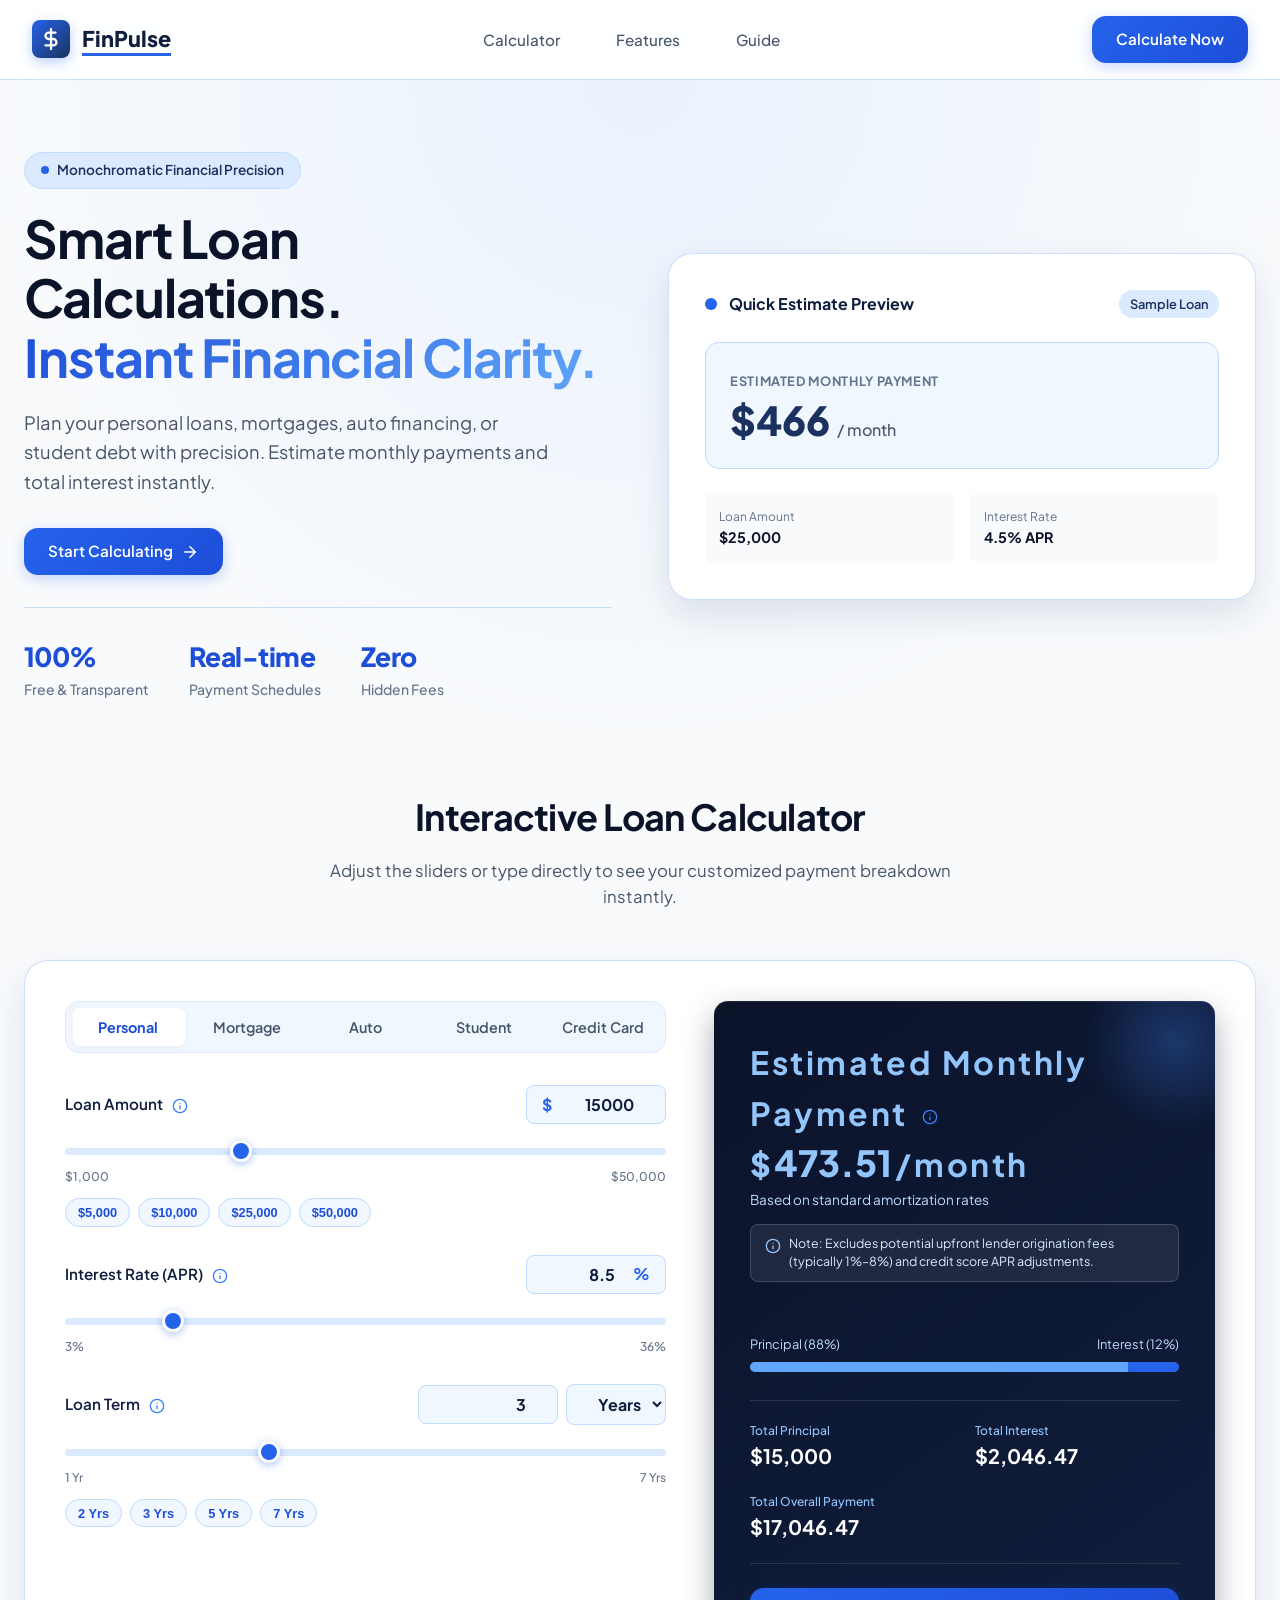
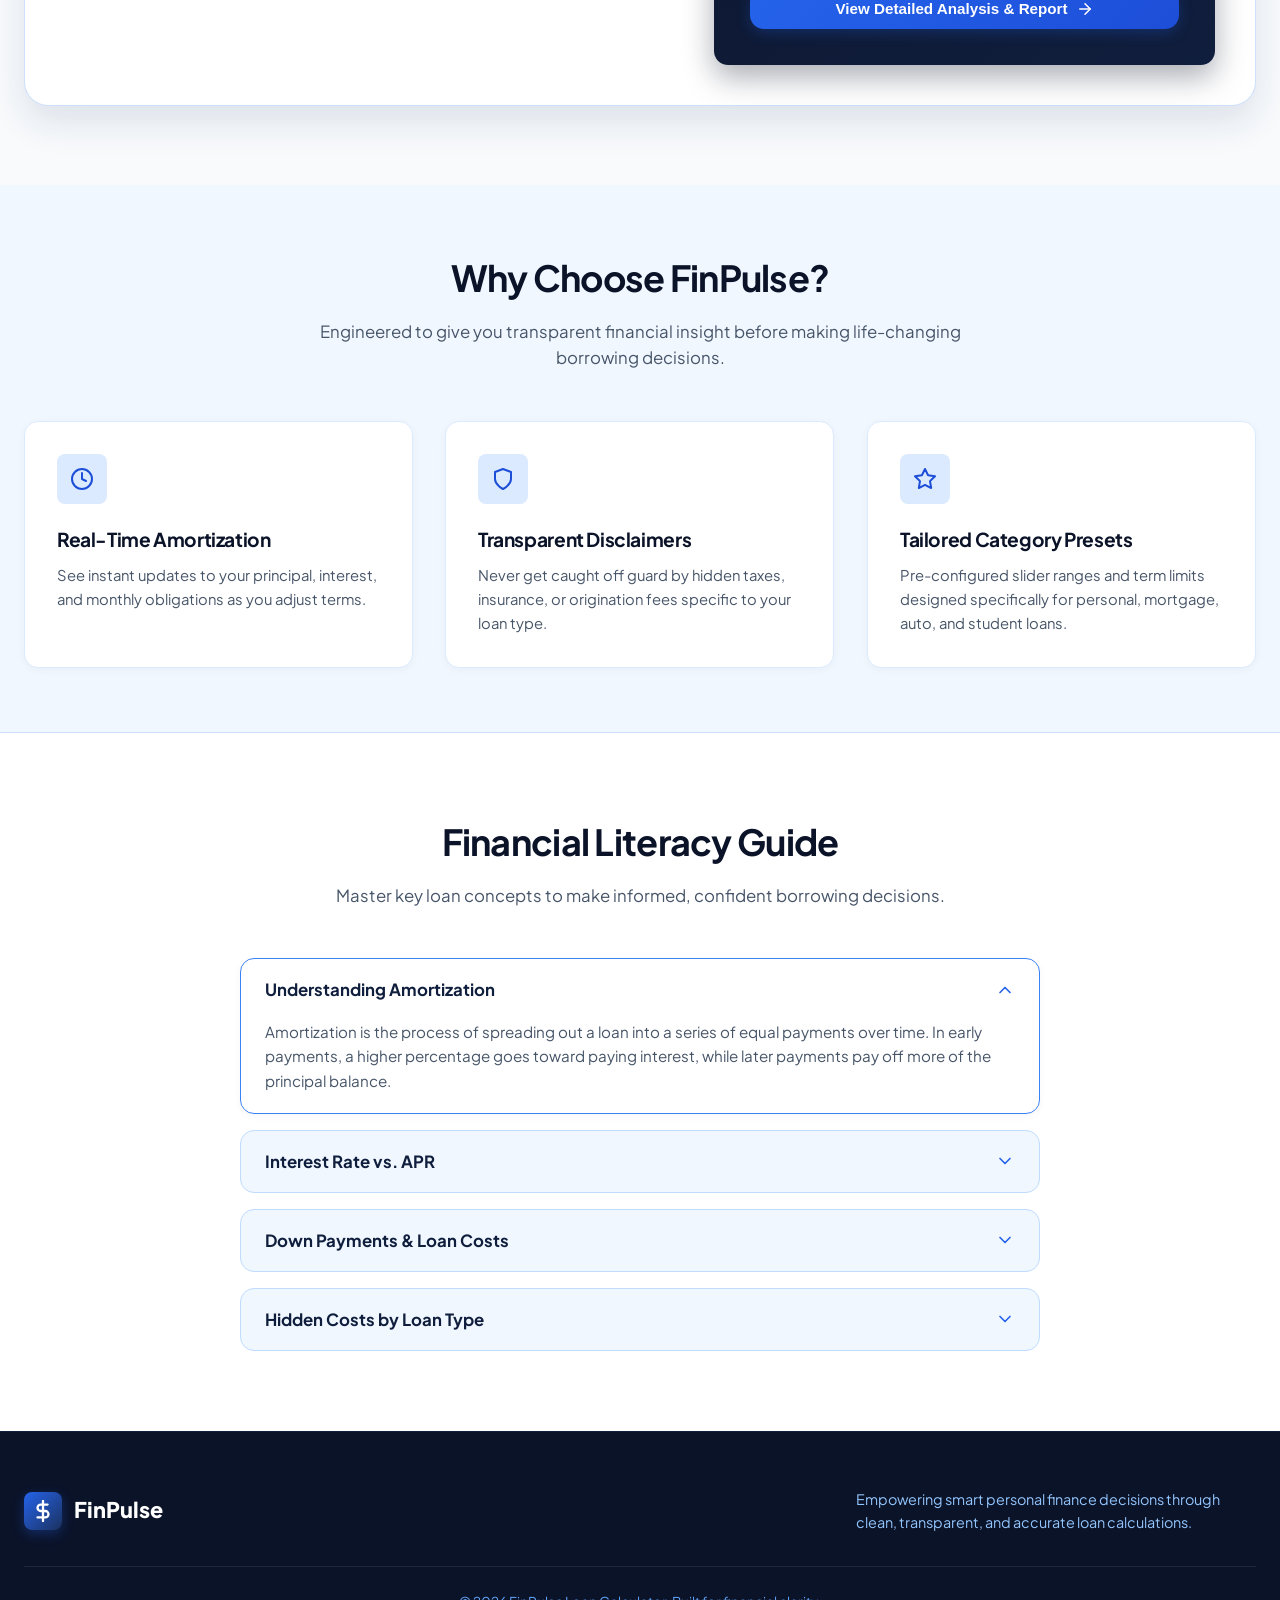
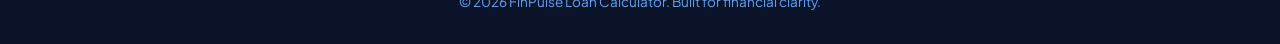
==== commit 04423ef2: "Add Credit Card payoff option across calculator tabs and financial report without modifying existing" ====
--- a/index.html
+++ b/index.html
@@ -124,6 +124,7 @@
               <button type="button" class="tab-btn" data-type="mortgage">Mortgage</button>
               <button type="button" class="tab-btn" data-type="auto">Auto</button>
               <button type="button" class="tab-btn" data-type="student">Student</button>
+              <button type="button" class="tab-btn" data-type="credit">Credit Card</button>
             </div>
 
             <!-- Input 1: Loan Amount / Home Price / Vehicle Price -->
--- a/css/styles.css
+++ b/css/styles.css
@@ -276,12 +276,13 @@
   align-items: center;
   justify-content: center;
   color: var(--blue-500);
-  cursor: help;
+  cursor: pointer;
   position: relative;
   margin-left: 0.35rem;
   transition: all 0.2s ease;
   vertical-align: middle;
   user-select: none;
+  z-index: 100;
 }
 
 .tooltip-icon:hover,
@@ -290,6 +291,7 @@
   color: var(--blue-700);
   transform: scale(1.15);
   outline: none;
+  z-index: 1000;
 }
 
 .tooltip-box {
@@ -311,7 +313,7 @@
   visibility: hidden;
   pointer-events: none;
   transition: opacity 0.25s ease, transform 0.25s ease, visibility 0.25s ease;
-  z-index: 120;
+  z-index: 9999;
   text-align: left;
   white-space: normal;
 }
@@ -484,6 +486,13 @@
 .form-group {
   margin-bottom: 1.75rem;
   transition: all 0.25s ease-in-out;
+  position: relative;
+  z-index: 5;
+}
+
+.form-group:hover,
+.form-group:focus-within {
+  z-index: 50;
 }
 
 .form-label-row {
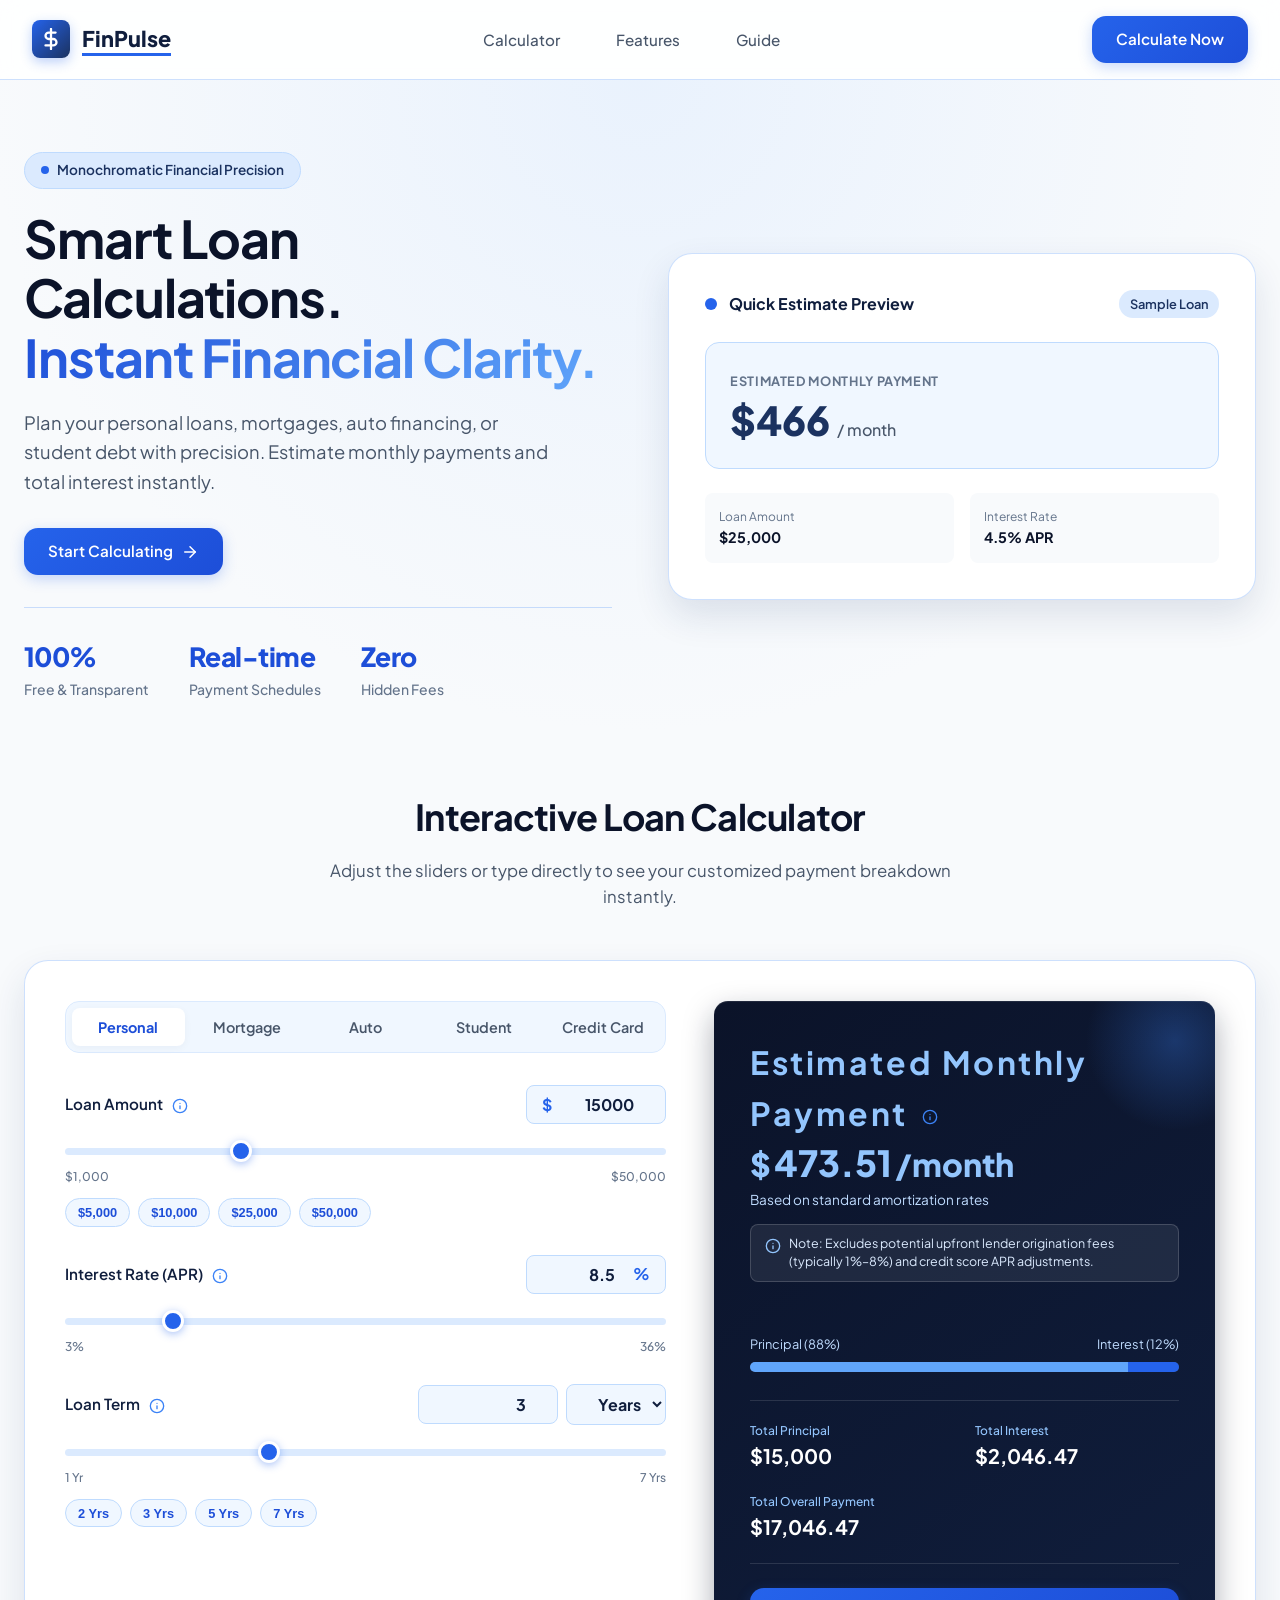
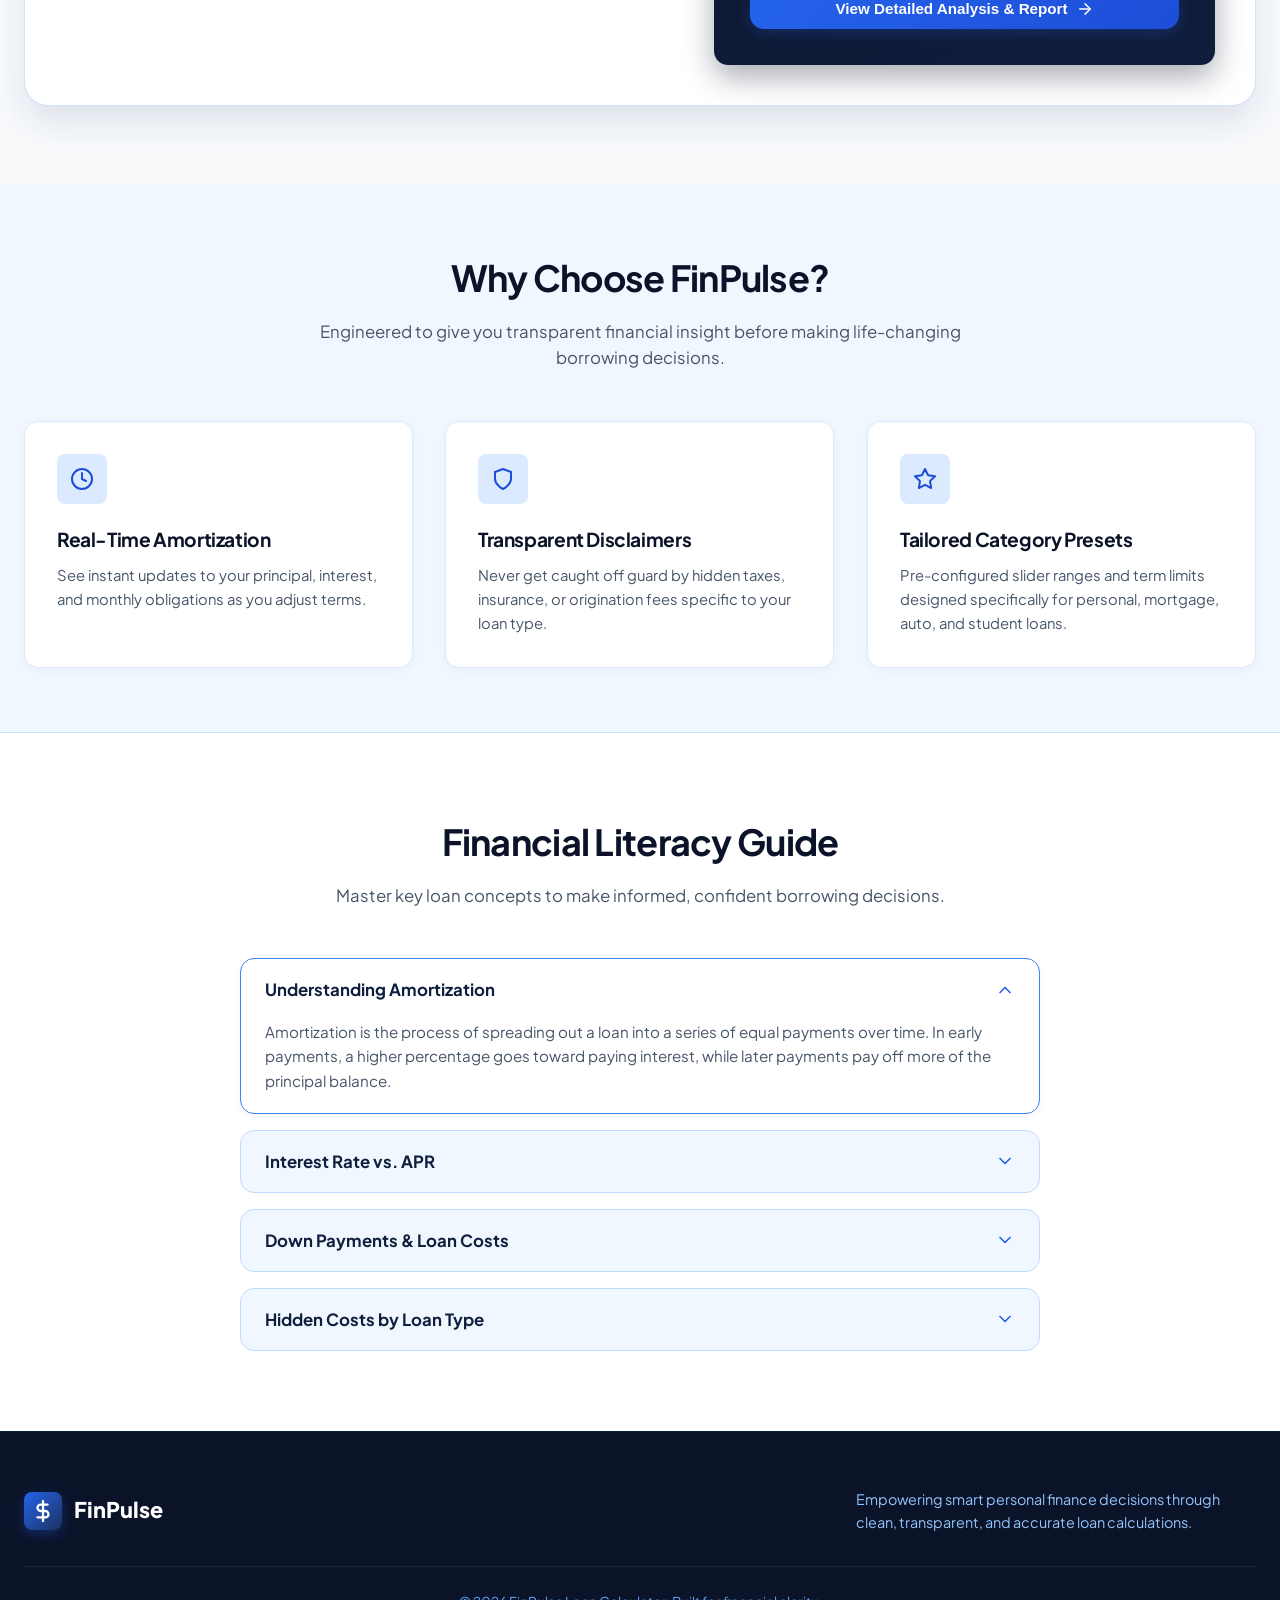
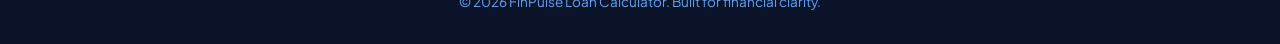
==== commit f2768a33: "Convert monthlyPayment-text ID to class in index.html and update corresponding CSS selector" ====
--- a/index.html
+++ b/index.html
@@ -278,7 +278,7 @@
               <div class="monthly-payment-amount">
                 <span class="currency">$</span>
                 <span id="monthlyPayment">489</span>
-                <span id="monthlyPayment-text"> /month</span>
+                <span class="monthly-payment-text"> /month</span>
               </div>
               <p class="payment-subtext">Based on standard amortization rates</p>
               <div id="tabDisclaimer" class="tab-disclaimer">
--- a/css/styles.css
+++ b/css/styles.css
@@ -408,6 +408,16 @@
   grid-template-columns: 1.2fr 1fr;
   gap: clamp(1.5rem, 4vw, 3rem);
   position: relative;
+  overflow: hidden;
+  max-width: 100%;
+  box-sizing: border-box;
+}
+
+.calculator-inputs,
+.results-container {
+  min-width: 0;
+  max-width: 100%;
+  box-sizing: border-box;
 }
 
 /* Loan Type Selector Tabs */
@@ -427,13 +437,18 @@
   top: 0.35rem;
   bottom: 0.35rem;
   left: 0;
-  width: 25%;
+  width: 0;
+  opacity: 0;
   background: var(--surface-white);
   border-radius: var(--radius-sm);
   box-shadow: var(--shadow-sm);
-  transition: transform 0.32s cubic-bezier(0.16, 1, 0.3, 1), width 0.32s cubic-bezier(0.16, 1, 0.3, 1);
+  transition: transform 0.32s cubic-bezier(0.16, 1, 0.3, 1), width 0.32s cubic-bezier(0.16, 1, 0.3, 1), opacity 0.2s ease;
   pointer-events: none;
   z-index: 1;
+}
+
+.tab-indicator.initialized {
+  opacity: 1;
 }
 
 .tab-btn {
@@ -658,7 +673,7 @@
   margin-bottom: 1.5rem;
 }
 
-.results-header > span, #monthlyPayment-text {
+.results-header > span {
   font-size: 2rem;
   letter-spacing: 0.08em;
   color: var(--blue-300);
@@ -666,18 +681,21 @@
 }
 
 .monthly-payment-amount {
-  font-size: clamp(1.75rem, calc(8vw + 1rem), 2.25rem);
+  font-size: clamp(1.4rem, 5.5vw, 2.25rem);
   font-weight: 800;
   line-height: 1.1;
   margin-top: 0.25rem;
-  color:  var(--blue-300);
+  color: var(--blue-300);
   display: flex;
   align-items: baseline;
   gap: 0.2rem;
-}
-
-.monthly-payment-amount span.currency {
-  font-size: 2rem;
+  flex-wrap: wrap;
+  word-break: break-word;
+}
+
+.monthly-payment-amount span.currency, 
+.monthly-payment-text {
+  font-size: clamp(1.2rem, 4vw, 2rem);
   color: var(--blue-300);
 }
 
@@ -1079,6 +1097,44 @@
   padding-right: 0.5rem;
 }
 
+/* Responsive Grid Stacking for Tablets and Mobile (992px, 768px, 640px, 425px, 375px, 320px) */
+@media (max-width: 992px) {
+  .hero-container {
+    grid-template-columns: 1fr;
+    gap: 2.5rem;
+  }
+  .calculator-card {
+    grid-template-columns: 1fr;
+    gap: 2rem;
+  }
+  .hero-card-preview {
+    width: 100%;
+    max-width: 100%;
+  }
+  .results-container {
+    width: 100%;
+    max-width: 100%;
+  }
+}
+
+@media (max-width: 768px) {
+  .hero {
+    padding: 3.5rem 1.25rem 2.5rem;
+  }
+  .hero-container {
+    grid-template-columns: 1fr;
+    gap: 2rem;
+  }
+  .calculator-card {
+    grid-template-columns: 1fr;
+    gap: 1.75rem;
+    padding: 1.5rem 1.15rem;
+  }
+  .section-header {
+    margin-bottom: 2rem;
+  }
+}
+
 @media (max-width: 640px) {
   .nav-links {
     display: none;
@@ -1086,6 +1142,18 @@
   .hero-stats {
     gap: 1.25rem;
     flex-wrap: wrap;
+  }
+  .loan-type-tabs {
+    overflow-x: auto;
+    -webkit-overflow-scrolling: touch;
+    scrollbar-width: none;
+  }
+  .loan-type-tabs::-webkit-scrollbar {
+    display: none;
+  }
+  .tab-btn {
+    white-space: nowrap;
+    flex-shrink: 0;
   }
 }
 
@@ -1095,15 +1163,15 @@
     padding: 0.75rem 1rem;
   }
   .brand-logo {
-    font-size: 1.15rem;
-    gap: 0.5rem;
+    font-size: 1.1rem;
+    gap: 0.4rem;
   }
   .logo-icon {
-    width: 32px;
-    height: 32px;
+    width: 30px;
+    height: 30px;
   }
   .calculator-card {
-    padding: 1.15rem 0.95rem;
+    padding: 1.15rem 0.85rem;
     border-radius: var(--radius-md);
   }
   .loan-type-tabs {
@@ -1111,31 +1179,51 @@
     gap: 0.2rem;
   }
   .tab-btn {
-    font-size: 0.78rem;
-    padding: 0.55rem 0.25rem;
+    font-size: 0.76rem;
+    padding: 0.5rem 0.35rem;
     gap: 0.2rem;
   }
-  #monthlyPayment-text {
-    font-size: clamp(0.5rem, 2vw, 0.75rem);
+  .form-group {
+    margin-bottom: 1.25rem;
   }
   .preset-chip {
-    font-size: 0.75rem;
-    padding: 0.35rem 0.55rem;
+    font-size: 0.74rem;
+    padding: 0.35rem 0.5rem;
+  }
+  .preview-stats-grid {
+    grid-template-columns: 1fr;
+    gap: 0.5rem;
+  }
+  .preview-amount-val {
+    font-size: 2rem;
+  }
+  .preview-amount-card {
+    padding: 1rem;
+  }
+  .hero-card-preview {
+    padding: 1.25rem;
   }
 }
 
 @media (max-width: 375px) {
   .hero {
-    padding: 3rem 1rem 2.5rem;
+    padding: 2.5rem 0.85rem 2rem;
   }
   .hero-tag {
-    font-size: 0.78rem;
-    padding: 0.35rem 0.75rem;
+    font-size: 0.75rem;
+    padding: 0.3rem 0.65rem;
+  }
+  .calculator-card {
+    padding: 1rem 0.75rem;
+  }
+  .tab-btn {
+    font-size: 0.72rem;
+    padding: 0.45rem 0.25rem;
   }
   .form-label-row {
     flex-direction: column;
     align-items: flex-start;
-    gap: 0.4rem;
+    gap: 0.35rem;
   }
   .input-number-wrapper {
     width: 100%;
@@ -1143,33 +1231,66 @@
   .form-input {
     width: 100%;
   }
-  .tab-btn {
-    font-size: 0.75rem;
+  .term-input-row {
+    width: 100%;
+    display: flex;
+    gap: 0.4rem;
+  }
+  .term-unit-select {
+    width: 95px;
+    flex-shrink: 0;
+  }
+  .stats-grid {
+    grid-template-columns: 1fr 1fr;
+    gap: 0.5rem;
+  }
+  .stat-box {
+    padding: 0.75rem 0.5rem;
+  }
+  .stat-box strong {
+    font-size: 1rem;
   }
 }
 
 @media (max-width: 320px) {
   .navbar {
-    padding: 0.6rem 0.75rem;
+    padding: 0.6rem 0.65rem;
   }
   .brand-text {
-    font-size: 1.05rem;
+    font-size: 1rem;
   }
   .btn-primary {
-    padding: 0.5rem 0.85rem;
+    padding: 0.45rem 0.75rem;
+    font-size: 0.8rem;
+  }
+  .calculator-card {
+    padding: 0.85rem 0.55rem;
+  }
+  .loan-type-tabs {
+    padding: 0.2rem;
+    gap: 0.15rem;
+  }
+  .tab-btn {
+    font-size: 0.68rem;
+    padding: 0.4rem 0.15rem;
+  }
+  .slider-limits {
+    font-size: 0.7rem;
+  }
+  .results-header {
+    padding: 0.95rem 0.75rem;
+  }
+  .results-amount {
+    font-size: 1.75rem;
+  }
+  .stats-grid {
+    grid-template-columns: 1fr;
+  }
+  .stat-box-full {
+    grid-column: span 1;
+  }
+  .btn-full-width {
     font-size: 0.82rem;
-  }
-  .calculator-card {
-    padding: 0.9rem 0.65rem;
-  }
-  .tab-btn {
-    font-size: 0.7rem;
-    padding: 0.45rem 0.15rem;
-  }
-  .slider-limits {
-    font-size: 0.72rem;
-  }
-  .results-header {
-    padding: 1.1rem 0.85rem;
-  }
-}
+    padding: 0.65rem 0.5rem;
+  }
+}
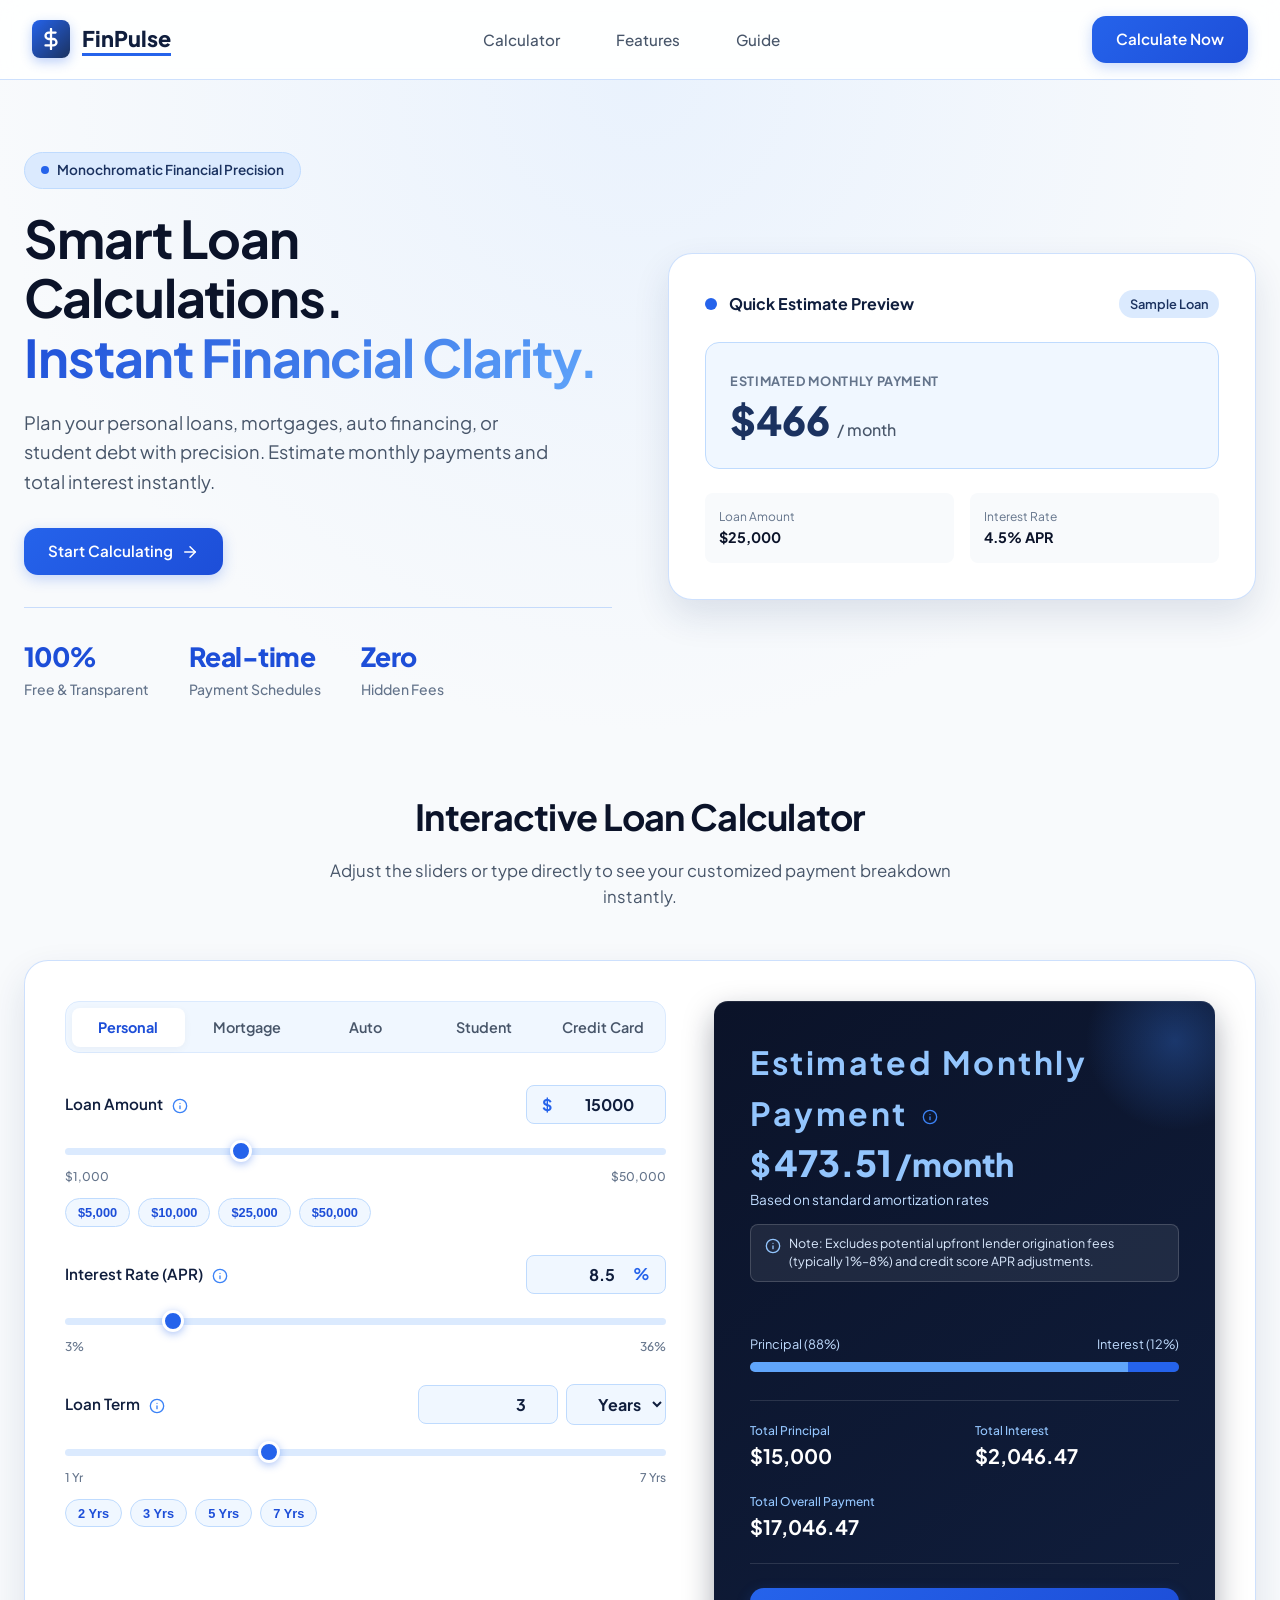
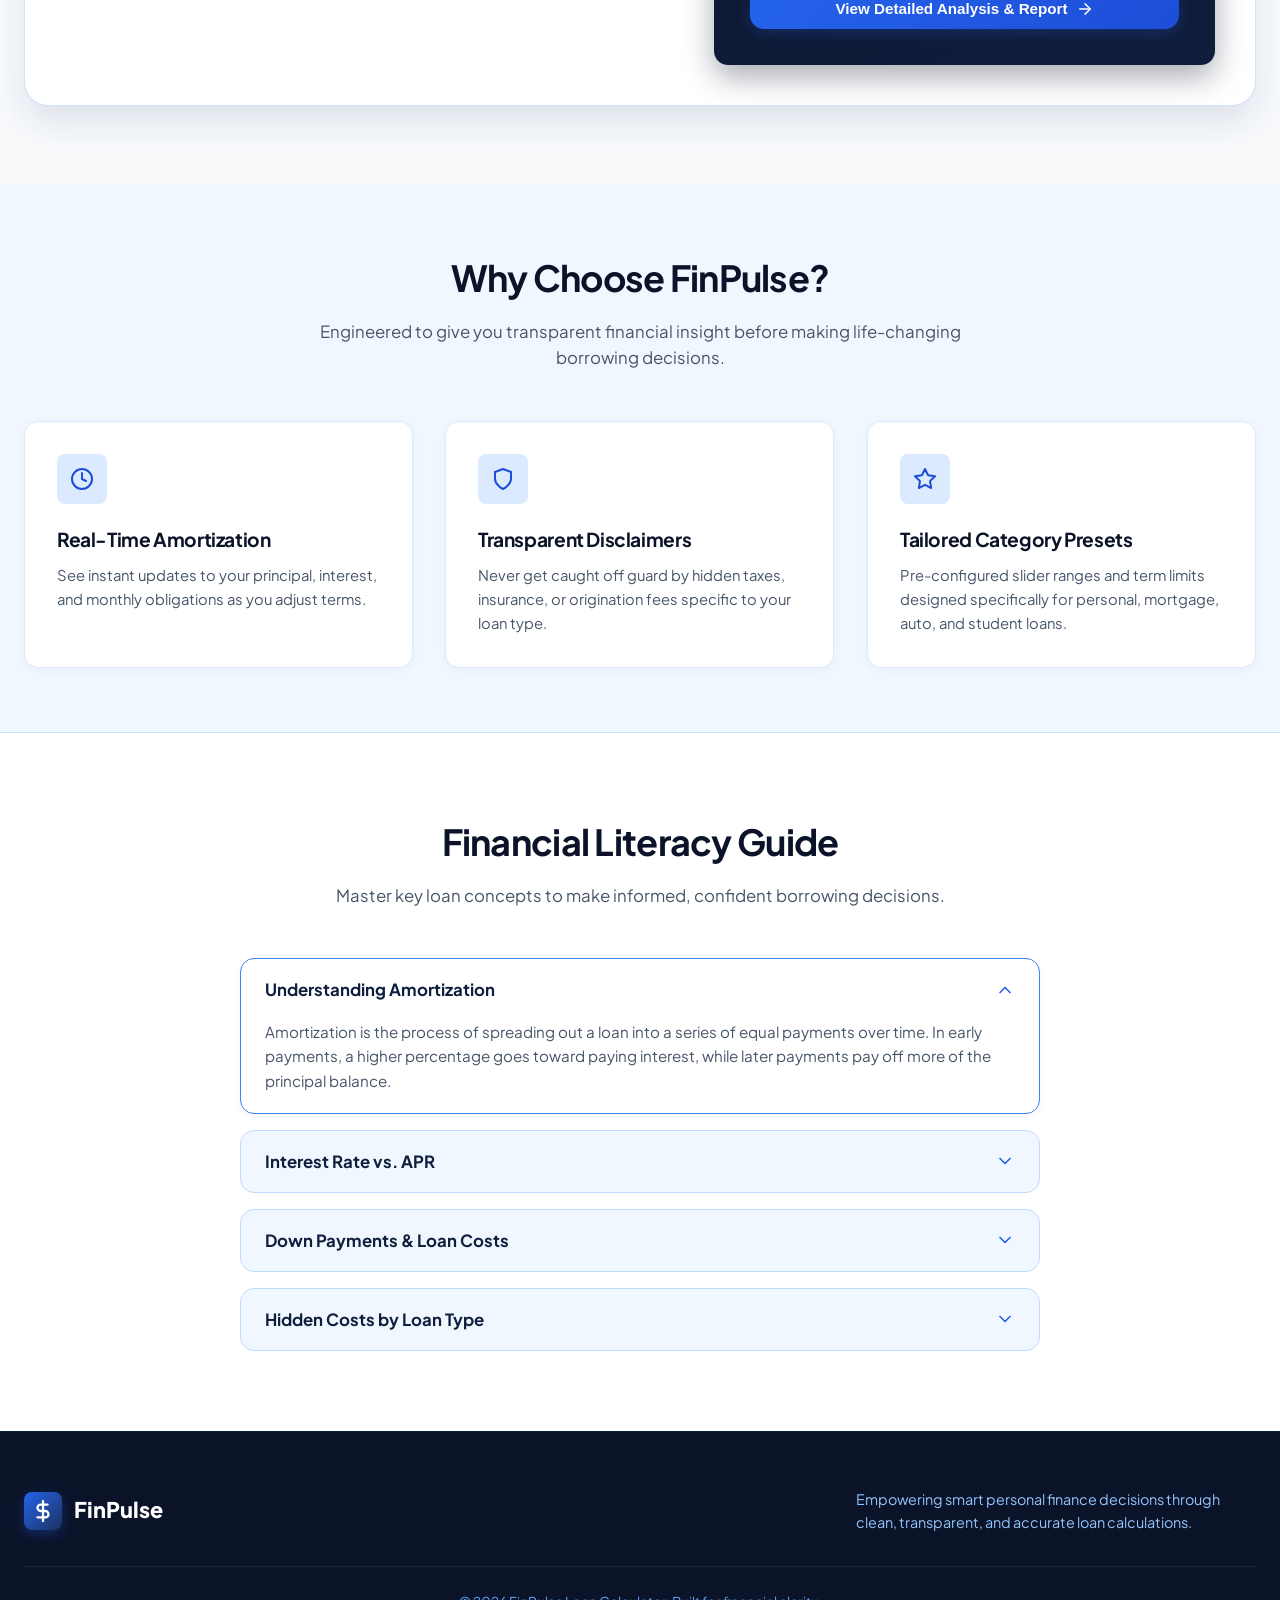
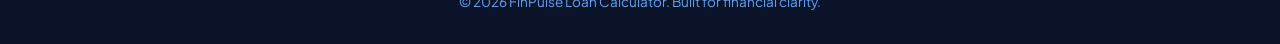
==== commit 0f5f0543: "Implement 3-top 2-bottom mobile tab wrapping for loan type selector tabs" ====
--- a/index.html
+++ b/index.html
@@ -278,7 +278,7 @@
               <div class="monthly-payment-amount">
                 <span class="currency">$</span>
                 <span id="monthlyPayment">489</span>
-                <span class="monthly-payment-text"> /month</span>
+                <span class="text"> /month</span>
               </div>
               <p class="payment-subtext">Based on standard amortization rates</p>
               <div id="tabDisclaimer" class="tab-disclaimer">
--- a/css/styles.css
+++ b/css/styles.css
@@ -434,15 +434,15 @@
 
 .tab-indicator {
   position: absolute;
-  top: 0.35rem;
-  bottom: 0.35rem;
+  top: 0;
   left: 0;
   width: 0;
+  height: 0;
   opacity: 0;
   background: var(--surface-white);
   border-radius: var(--radius-sm);
   box-shadow: var(--shadow-sm);
-  transition: transform 0.32s cubic-bezier(0.16, 1, 0.3, 1), width 0.32s cubic-bezier(0.16, 1, 0.3, 1), opacity 0.2s ease;
+  transition: transform 0.32s cubic-bezier(0.16, 1, 0.3, 1), width 0.32s cubic-bezier(0.16, 1, 0.3, 1), height 0.32s cubic-bezier(0.16, 1, 0.3, 1), opacity 0.2s ease;
   pointer-events: none;
   z-index: 1;
 }
@@ -694,7 +694,7 @@
 }
 
 .monthly-payment-amount span.currency, 
-.monthly-payment-text {
+.monthly-payment-amount span.text {
   font-size: clamp(1.2rem, 4vw, 2rem);
   color: var(--blue-300);
 }
@@ -1144,16 +1144,20 @@
     flex-wrap: wrap;
   }
   .loan-type-tabs {
-    overflow-x: auto;
-    -webkit-overflow-scrolling: touch;
-    scrollbar-width: none;
-  }
-  .loan-type-tabs::-webkit-scrollbar {
-    display: none;
+    flex-wrap: wrap;
+    gap: 0.3rem;
   }
   .tab-btn {
+    flex: 1 1 calc(33.333% - 0.3rem);
+    min-width: 0;
     white-space: nowrap;
-    flex-shrink: 0;
+    text-align: center;
+    padding: 0.55rem 0.25rem;
+    font-size: 0.8rem;
+  }
+  .tab-btn[data-type="student"],
+  .tab-btn[data-type="credit"] {
+    flex: 1 1 calc(50% - 0.3rem);
   }
 }
 
